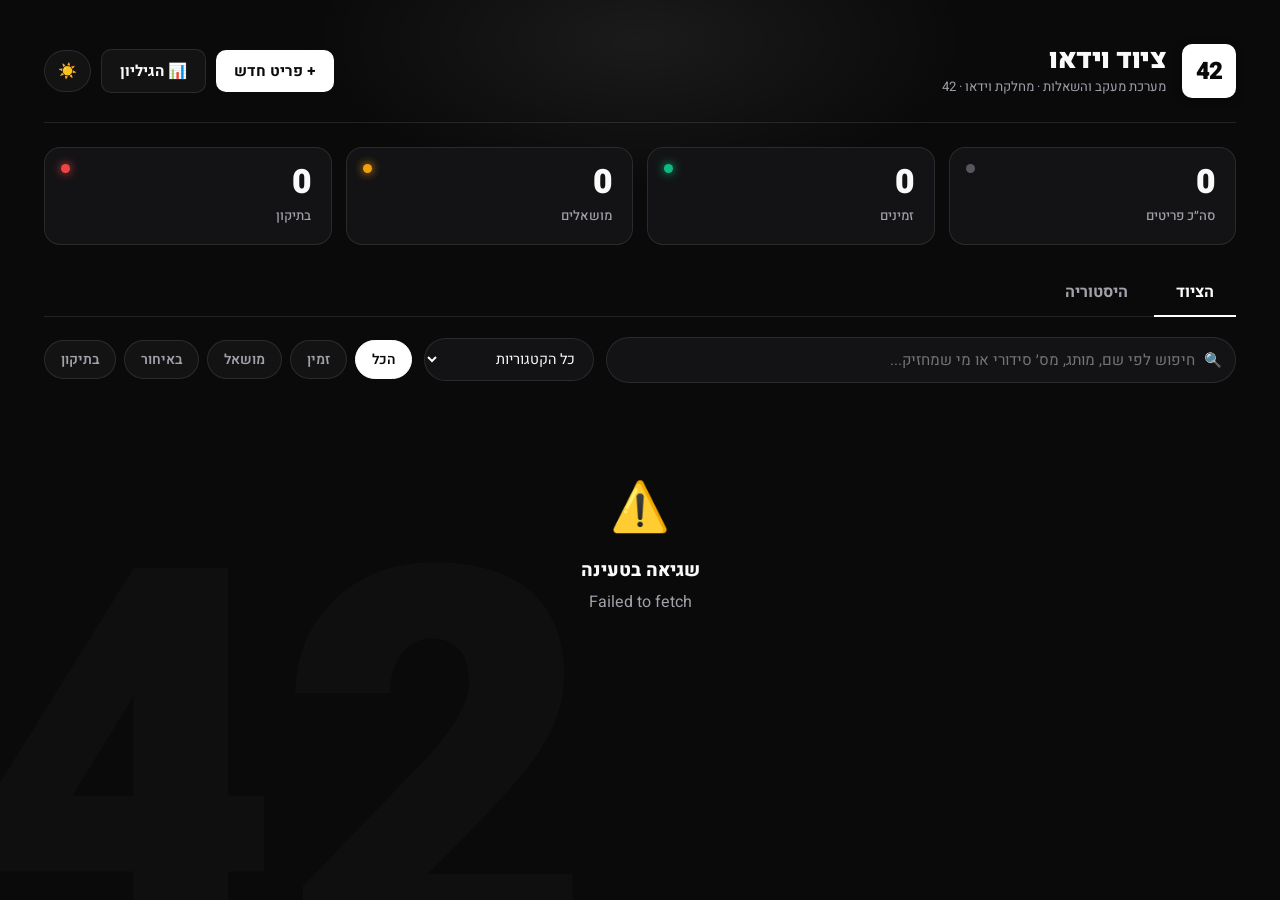
==== index.html @ 523aff1e "מערכת ציוד וידאו 42 — פרונטאנד + באקאנד Apps Script Co-Authored-By: Claude Fable 5 <noreply@anthropi" ====
<!DOCTYPE html>
<html lang="he" dir="rtl">
<head>
<meta charset="UTF-8">
<meta name="viewport" content="width=device-width, initial-scale=1.0">
<meta name="theme-color" content="#0A0A0B">
<title>ציוד וידאו · 42</title>
<link rel="stylesheet" href="styles.css">
<script src="config.js"></script>
<script src="utils.js"></script>
</head>
<body>

<!-- Loading screen -->
<div class="loading-screen" id="loadingScreen">
  <div class="loading-logo">42</div>
  <div class="loading-spinner"></div>
  <div class="loading-progress" id="loadingProgress">טוען את הציוד...</div>
</div>

<!-- Main content -->
<div id="mainContent">

  <header class="app-header">
    <div class="header-brand">
      <div class="logo-42">42</div>
      <div>
        <div class="app-title" id="appTitle"></div>
        <div class="app-subtitle" id="appSubtitle"></div>
      </div>
    </div>
    <div class="header-actions">
      <button class="btn btn-primary" onclick="openAddModal()">+ פריט חדש</button>
      <a class="btn btn-secondary" id="openSheetBtn" target="_blank" rel="noopener" style="display:none;">📊 הגיליון</a>
      <button class="theme-toggle" id="themeToggle" onclick="toggleTheme()">☀️</button>
    </div>
  </header>

  <!-- Stats -->
  <section class="stats-row" id="statsRow"></section>

  <!-- Tabs -->
  <nav class="tabs">
    <button class="tab active" id="tabEquipment" onclick="switchTab('equipment')">הציוד</button>
    <button class="tab" id="tabHistory" onclick="switchTab('history')">היסטוריה</button>
  </nav>

  <!-- ═══ Equipment view ═══ -->
  <section id="equipmentView">
    <div class="toolbar">
      <div class="search-wrap">
        <span class="search-icon">🔍</span>
        <input class="search-input" id="searchInput" type="text"
               placeholder="חיפוש לפי שם, מותג, מס׳ סידורי או מי שמחזיק..."
               oninput="state.filters.q = this.value; renderEquipment();">
      </div>
      <select class="category-select" id="categoryFilter" onchange="state.filters.category = this.value; renderEquipment();">
        <option value="">כל הקטגוריות</option>
      </select>
      <div class="chips" id="statusChips"></div>
    </div>
    <div class="equipment-grid" id="equipmentGrid"></div>
  </section>

  <!-- ═══ History view ═══ -->
  <section id="historyView" style="display:none;">
    <div class="toolbar">
      <div class="search-wrap">
        <span class="search-icon">🔍</span>
        <input class="search-input" id="historySearch" type="text"
               placeholder="חיפוש בהיסטוריה — פריט, שם או פרויקט..."
               oninput="state.filters.hq = this.value; renderHistory();">
      </div>
      <div class="chips" id="historyChips"></div>
    </div>
    <div class="table-wrap">
      <table class="history-table">
        <thead>
          <tr>
            <th>פריט</th><th>אצל מי</th><th>פרויקט</th>
            <th>נלקח</th><th>להחזרה עד</th><th>הוחזר</th>
            <th>סטטוס</th><th>הערות</th>
          </tr>
        </thead>
        <tbody id="historyBody"></tbody>
      </table>
    </div>
  </section>

</div>

<!-- ═══ Modal: add / edit equipment ═══ -->
<div class="modal-backdrop" id="eqModal">
  <div class="modal">
    <div class="modal-header">
      <div class="modal-title" id="eqModalTitle">פריט חדש</div>
      <button class="modal-close" onclick="closeModal('eqModal')">✕</button>
    </div>
    <div class="form-group">
      <label class="form-label">שם הפריט <span class="req">*</span></label>
      <input class="form-input" id="eqName" type="text" placeholder='למשל: Sony FX3'>
    </div>
    <div class="form-row">
      <div class="form-group">
        <label class="form-label">קטגוריה</label>
        <select class="form-select" id="eqCategory"></select>
      </div>
      <div class="form-group">
        <label class="form-label">מותג</label>
        <input class="form-input" id="eqBrand" type="text" placeholder="Sony / DJI / Aputure...">
      </div>
    </div>
    <div class="form-group">
      <label class="form-label">מס׳ סידורי</label>
      <input class="form-input" id="eqSerial" type="text" placeholder="אופציונלי">
    </div>
    <div class="form-group">
      <label class="form-label">הערות</label>
      <textarea class="form-textarea" id="eqNotes" rows="2" placeholder="מצב, אביזרים נלווים, כל דבר שכדאי לדעת..."></textarea>
    </div>
    <div class="modal-footer">
      <button class="btn btn-primary" id="eqSaveBtn" onclick="submitEquipment()">שמירה</button>
      <button class="btn btn-secondary" onclick="closeModal('eqModal')">ביטול</button>
      <button class="btn btn-danger" id="eqDeleteBtn" style="margin-inline-start:auto; display:none;" onclick="removeEquipment()">מחיקה</button>
    </div>
  </div>
</div>

<!-- ═══ Modal: checkout (השאלה) ═══ -->
<div class="modal-backdrop" id="checkoutModal">
  <div class="modal">
    <div class="modal-header">
      <div class="modal-title">השאלת ציוד</div>
      <button class="modal-close" onclick="closeModal('checkoutModal')">✕</button>
    </div>
    <div class="modal-eq-name" id="checkoutEqName"></div>
    <div class="form-group">
      <label class="form-label">מי לוקח? <span class="req">*</span></label>
      <input class="form-input" id="coPerson" type="text" list="personsList" placeholder="שם מלא">
      <datalist id="personsList"></datalist>
    </div>
    <div class="form-row">
      <div class="form-group">
        <label class="form-label">פרויקט / צילום</label>
        <input class="form-input" id="coProject" type="text" list="projectsList" placeholder="אופציונלי">
        <datalist id="projectsList"></datalist>
      </div>
      <div class="form-group">
        <label class="form-label">להחזרה עד</label>
        <input class="form-input" id="coDueDate" type="date">
      </div>
    </div>
    <div class="form-group">
      <label class="form-label">הערות</label>
      <input class="form-input" id="coNotes" type="text" placeholder="אופציונלי">
    </div>
    <div class="modal-footer">
      <button class="btn btn-primary" id="coSubmitBtn" onclick="submitCheckout()">אישור השאלה</button>
      <button class="btn btn-secondary" onclick="closeModal('checkoutModal')">ביטול</button>
    </div>
  </div>
</div>

<!-- ═══ Modal: check-in (החזרה) ═══ -->
<div class="modal-backdrop" id="checkinModal">
  <div class="modal">
    <div class="modal-header">
      <div class="modal-title">החזרת ציוד</div>
      <button class="modal-close" onclick="closeModal('checkinModal')">✕</button>
    </div>
    <div class="modal-eq-name" id="checkinEqName"></div>
    <div class="form-group">
      <label class="form-label">הערות החזרה (מצב הציוד וכו׳)</label>
      <input class="form-input" id="ciNotes" type="text" placeholder="אופציונלי">
    </div>
    <div class="modal-footer">
      <button class="btn btn-success" id="ciSubmitBtn" onclick="submitCheckin()">✓ אישור החזרה</button>
      <button class="btn btn-secondary" onclick="closeModal('checkinModal')">ביטול</button>
    </div>
  </div>
</div>

<script>
// ════════════════════════════════════════════════════════════
// State
// ════════════════════════════════════════════════════════════
const ST = CONFIG.STATUS;
const state = {
  equipment: [],
  history: [],
  persons: [],
  projects: [],
  filters: { q: '', status: '', category: '', hq: '', hstatus: '' },
  editingId: null,     // id בעריכה (null = פריט חדש)
  actionId: null,      // id של פריט בהשאלה/החזרה
};

// ════════════════════════════════════════════════════════════
// Helpers
// ════════════════════════════════════════════════════════════
function esc(s) {
  return String(s ?? '').replace(/[&<>"']/g, c =>
    ({ '&': '&amp;', '<': '&lt;', '>': '&gt;', '"': '&quot;', "'": '&#39;' }[c]));
}
function catEmoji(name) {
  const c = CONFIG.CATEGORIES.find(c => c.name === name);
  return c ? c.emoji : '📦';
}
function parseHebDate(s) {
  const m = /^(\d{1,2})\/(\d{1,2})\/(\d{4})$/.exec(String(s || ''));
  if (!m) return null;
  return new Date(+m[3], +m[2] - 1, +m[1]);
}
function isoToHeb(iso) {
  const m = /^(\d{4})-(\d{2})-(\d{2})$/.exec(String(iso || ''));
  return m ? `${m[3]}/${m[2]}/${m[1]}` : '';
}
function isOverdue(eq) {
  if (eq.status !== ST.OUT || !eq.dueDate) return false;
  const due = parseHebDate(eq.dueDate);
  if (!due) return false;
  const today = new Date(); today.setHours(0, 0, 0, 0);
  return due < today;
}
function setBtnLoading(btn, loading, textWhenDone) {
  if (loading) { btn.dataset.txt = btn.textContent; btn.disabled = true; btn.textContent = 'רגע...'; }
  else { btn.disabled = false; btn.textContent = textWhenDone || btn.dataset.txt || btn.textContent; }
}

// ════════════════════════════════════════════════════════════
// Init
// ════════════════════════════════════════════════════════════
initTheme();
document.getElementById('appTitle').textContent    = CONFIG.APP_NAME;
document.getElementById('appSubtitle').textContent = CONFIG.APP_SUBTITLE;
if (CONFIG.SHEETS_URL && !CONFIG.SHEETS_URL.includes('PASTE_')) {
  const b = document.getElementById('openSheetBtn');
  b.href = CONFIG.SHEETS_URL; b.style.display = '';
}
// select הקטגוריות (סינון + טופס)
(function initCategories() {
  const filter = document.getElementById('categoryFilter');
  const formSel = document.getElementById('eqCategory');
  CONFIG.CATEGORIES.forEach(c => {
    filter.insertAdjacentHTML('beforeend', `<option value="${esc(c.name)}">${c.emoji} ${esc(c.name)}</option>`);
    formSel.insertAdjacentHTML('beforeend', `<option value="${esc(c.name)}">${c.emoji} ${esc(c.name)}</option>`);
  });
})();

warmupServer();

(async function init() {
  try {
    await refresh(false);
  } catch (e) {
    const grid = document.getElementById('equipmentGrid');
    const isConfig = String(e.message).includes('SCRIPT_URL');
    grid.innerHTML = `
      <div class="empty-state">
        <div class="empty-emoji">${isConfig ? '🔌' : '⚠️'}</div>
        <div class="empty-title">${isConfig ? 'המערכת עוד לא מחוברת לגיליון' : 'שגיאה בטעינה'}</div>
        <p>${isConfig
            ? 'צריך להדביק את כתובת ה-Apps Script בקובץ config.js — ההוראות המלאות ב-README.md'
            : esc(e.message)}</p>
      </div>`;
    renderStats();
    renderStatusChips();
    renderHistoryChips();
  } finally {
    hideLoadingScreen();
  }
})();

async function refresh(silent = true) {
  const res = await apiCall('getDashboard');
  if (!res.success) throw new Error(res.message || 'שגיאה בשרת');
  state.equipment = res.equipment || [];
  state.history   = res.history || [];
  state.persons   = res.persons || [];
  state.projects  = res.projects || [];
  renderAll();
  if (!silent) updateLoadingProgress('מוכן!');
}

function renderAll() {
  renderStats();
  renderStatusChips();
  renderEquipment();
  renderHistoryChips();
  renderHistory();
  renderDatalists();
}

// ════════════════════════════════════════════════════════════
// Tabs
// ════════════════════════════════════════════════════════════
function switchTab(tab) {
  const isEq = tab === 'equipment';
  document.getElementById('tabEquipment').classList.toggle('active', isEq);
  document.getElementById('tabHistory').classList.toggle('active', !isEq);
  document.getElementById('equipmentView').style.display = isEq ? '' : 'none';
  document.getElementById('historyView').style.display   = isEq ? 'none' : '';
}

// ════════════════════════════════════════════════════════════
// Stats
// ════════════════════════════════════════════════════════════
function renderStats() {
  const eq = state.equipment;
  const out     = eq.filter(e => e.status === ST.OUT);
  const overdue = eq.filter(isOverdue).length;
  const stats = [
    { key: '',           label: 'סה״כ פריטים', value: eq.length, dot: 'dot-neutral' },
    { key: ST.AVAILABLE, label: 'זמינים',       value: eq.filter(e => e.status === ST.AVAILABLE).length, dot: 'dot-success' },
    { key: ST.OUT,       label: overdue ? `מושאלים · ${overdue} באיחור` : 'מושאלים', value: out.length, dot: 'dot-warning' },
    { key: ST.REPAIR,    label: 'בתיקון',       value: eq.filter(e => e.status === ST.REPAIR).length, dot: 'dot-danger' },
  ];
  document.getElementById('statsRow').innerHTML = stats.map(s => `
    <div class="stat-card ${state.filters.status === s.key && s.key !== '' ? 'active' : ''}"
         onclick="setStatusFilter('${s.key}')">
      <span class="stat-dot ${s.dot}"></span>
      <div class="stat-value">${s.value}</div>
      <div class="stat-label">${s.label}</div>
    </div>`).join('');
}

// ════════════════════════════════════════════════════════════
// Equipment
// ════════════════════════════════════════════════════════════
const STATUS_CHIPS = [
  { key: '',           label: 'הכל' },
  { key: ST.AVAILABLE, label: 'זמין' },
  { key: ST.OUT,       label: 'מושאל' },
  { key: 'overdue',    label: 'באיחור' },
  { key: ST.REPAIR,    label: 'בתיקון' },
];

function renderStatusChips() {
  document.getElementById('statusChips').innerHTML = STATUS_CHIPS.map(c => `
    <button class="chip ${state.filters.status === c.key ? 'active' : ''}"
            onclick="setStatusFilter('${c.key}')">${c.label}</button>`).join('');
}

function setStatusFilter(key) {
  state.filters.status = (state.filters.status === key) ? '' : key;
  renderStatusChips();
  renderStats();
  renderEquipment();
  switchTab('equipment');
}

function filteredEquipment() {
  const { q, status, category } = state.filters;
  const needle = q.trim().toLowerCase();
  return state.equipment.filter(eq => {
    if (status === 'overdue') { if (!isOverdue(eq)) return false; }
    else if (status && eq.status !== status) return false;
    if (category && eq.category !== category) return false;
    if (needle) {
      const hay = [eq.name, eq.brand, eq.serial, eq.holder, eq.project, eq.category]
        .map(x => String(x || '').toLowerCase()).join(' ');
      if (!hay.includes(needle)) return false;
    }
    return true;
  });
}

function statusPriority(eq) {
  if (isOverdue(eq)) return 0;
  if (eq.status === ST.OUT) return 1;
  if (eq.status === ST.REPAIR) return 2;
  return 3;
}

function renderEquipment() {
  const grid = document.getElementById('equipmentGrid');
  const list = filteredEquipment().sort((a, b) =>
    statusPriority(a) - statusPriority(b) || a.name.localeCompare(b.name, 'he'));

  if (!state.equipment.length) {
    grid.innerHTML = `
      <div class="empty-state">
        <div class="empty-emoji">🎬</div>
        <div class="empty-title">עוד אין ציוד במערכת</div>
        <p>מוסיפים פריט ראשון ומתחילים לעקוב.</p>
        <button class="btn btn-primary" style="margin-top:16px;" onclick="openAddModal()">+ פריט חדש</button>
      </div>`;
    return;
  }
  if (!list.length) {
    grid.innerHTML = `
      <div class="empty-state">
        <div class="empty-emoji">🤷</div>
        <div class="empty-title">לא נמצא כלום</div>
        <p>נסו חיפוש אחר או נקו את הסינון.</p>
      </div>`;
    return;
  }

  grid.innerHTML = list.map((eq, i) => {
    const overdue = isOverdue(eq);
    let badge, box = '', actions;

    if (eq.status === ST.OUT) {
      badge = overdue
        ? `<span class="badge badge-overdue">באיחור</span>`
        : `<span class="badge badge-out">מושאל</span>`;
      box = `
        <div class="holder-box ${overdue ? 'overdue' : ''}">
          <span class="holder-name">אצל ${esc(eq.holder)}</span>
          <div class="holder-detail">
            מאז ${esc(eq.holderSince)}${eq.holderTime ? ' · ' + esc(eq.holderTime) : ''}
            ${eq.dueDate ? ' · להחזרה עד ' + esc(eq.dueDate) : ''}
            ${eq.project ? ' · ' + esc(eq.project) : ''}
          </div>
        </div>`;
      actions = `
        <button class="btn btn-success" onclick="openCheckinModal('${eq.id}')">↩ החזרה</button>
        <button class="btn-icon" title="עריכה" onclick="openEditModal('${eq.id}')">✏️</button>`;
    } else if (eq.status === ST.REPAIR) {
      badge = `<span class="badge badge-repair">בתיקון</span>`;
      box = `<div class="repair-box">🔧 הפריט בתיקון ולא זמין להשאלה</div>`;
      actions = `
        <button class="btn btn-secondary" onclick="finishRepair('${eq.id}')">✓ סיום תיקון</button>
        <button class="btn-icon" title="עריכה" onclick="openEditModal('${eq.id}')">✏️</button>`;
    } else {
      badge = `<span class="badge badge-available">זמין</span>`;
      actions = `
        <button class="btn btn-primary" onclick="openCheckoutModal('${eq.id}')">← השאלה</button>
        <button class="btn-icon" title="שליחה לתיקון" onclick="sendToRepair('${eq.id}')">🔧</button>
        <button class="btn-icon" title="עריכה" onclick="openEditModal('${eq.id}')">✏️</button>`;
    }

    const meta = [eq.brand, eq.serial ? 'S/N ' + eq.serial : ''].filter(Boolean)
      .map(esc).join(' · ');

    return `
      <div class="eq-card" style="animation-delay:${Math.min(i * 30, 300)}ms">
        <div class="eq-card-top">
          <span class="eq-category">${catEmoji(eq.category)} ${esc(eq.category)}</span>
          ${badge}
        </div>
        <div>
          <div class="eq-name">${esc(eq.name)}</div>
          ${meta ? `<div class="eq-meta">${meta}</div>` : ''}
        </div>
        ${box}
        ${eq.notes ? `<div class="eq-notes">${esc(eq.notes)}</div>` : ''}
        <div class="eq-actions">${actions}</div>
        <button class="eq-history-link" onclick="showItemHistory('${eq.id}')">היסטוריית הפריט ←</button>
      </div>`;
  }).join('');
}

// ════════════════════════════════════════════════════════════
// History
// ════════════════════════════════════════════════════════════
const HISTORY_CHIPS = [
  { key: '',       label: 'הכל' },
  { key: 'פתוח',   label: 'השאלות פתוחות' },
  { key: 'הוחזר',  label: 'הוחזרו' },
];

function renderHistoryChips() {
  document.getElementById('historyChips').innerHTML = HISTORY_CHIPS.map(c => `
    <button class="chip ${state.filters.hstatus === c.key ? 'active' : ''}"
            onclick="state.filters.hstatus = (state.filters.hstatus === '${c.key}') ? '' : '${c.key}'; renderHistoryChips(); renderHistory();">
      ${c.label}</button>`).join('');
}

function renderHistory() {
  const tbody = document.getElementById('historyBody');
  const needle = state.filters.hq.trim().toLowerCase();
  const rows = state.history.filter(h => {
    if (state.filters.hstatus && h.status !== state.filters.hstatus) return false;
    if (needle) {
      const hay = [h.equipmentName, h.person, h.project, h.notes]
        .map(x => String(x || '').toLowerCase()).join(' ');
      if (!hay.includes(needle)) return false;
    }
    return true;
  });

  if (!rows.length) {
    tbody.innerHTML = `<tr><td colspan="8" style="text-align:center; padding:40px; color:var(--text-muted);">
      אין רשומות להצגה</td></tr>`;
    return;
  }

  tbody.innerHTML = rows.map(h => {
    const open = h.status === 'פתוח';
    return `
      <tr>
        <td style="font-weight:700;">${esc(h.equipmentName)}</td>
        <td>${esc(h.person)}</td>
        <td>${esc(h.project) || '<span style="color:var(--text-muted)">—</span>'}</td>
        <td style="white-space:nowrap;">${esc(h.checkoutDate)}${h.checkoutTime ? ' · ' + esc(h.checkoutTime) : ''}</td>
        <td style="white-space:nowrap;">${esc(h.dueDate) || '<span style="color:var(--text-muted)">—</span>'}</td>
        <td style="white-space:nowrap;">${h.returnDate ? esc(h.returnDate) + (h.returnTime ? ' · ' + esc(h.returnTime) : '') : '<span style="color:var(--text-muted)">—</span>'}</td>
        <td><span class="badge ${open ? 'badge-open' : 'badge-returned'}">${esc(h.status)}</span></td>
        <td style="max-width:220px; font-size:0.82rem; color:var(--text-secondary);">${esc(h.notes) || ''}</td>
      </tr>`;
  }).join('');
}

function showItemHistory(id) {
  const eq = state.equipment.find(e => e.id === id);
  const name = eq ? eq.name : '';
  state.filters.hq = name;
  document.getElementById('historySearch').value = name;
  renderHistory();
  switchTab('history');
}

function renderDatalists() {
  document.getElementById('personsList').innerHTML =
    state.persons.map(p => `<option value="${esc(p)}">`).join('');
  document.getElementById('projectsList').innerHTML =
    state.projects.map(p => `<option value="${esc(p)}">`).join('');
}

// ════════════════════════════════════════════════════════════
// Modals — generic
// ════════════════════════════════════════════════════════════
function openModal(id)  { document.getElementById(id).classList.add('open'); }
function closeModal(id) { document.getElementById(id).classList.remove('open'); }
document.querySelectorAll('.modal-backdrop').forEach(bd => {
  bd.addEventListener('click', e => { if (e.target === bd) bd.classList.remove('open'); });
});
document.addEventListener('keydown', e => {
  if (e.key === 'Escape') document.querySelectorAll('.modal-backdrop.open')
    .forEach(m => m.classList.remove('open'));
});

// ════════════════════════════════════════════════════════════
// Add / Edit equipment
// ════════════════════════════════════════════════════════════
function openAddModal() {
  state.editingId = null;
  document.getElementById('eqModalTitle').textContent = 'פריט חדש';
  document.getElementById('eqName').value = '';
  document.getElementById('eqCategory').value = CONFIG.CATEGORIES[0].name;
  document.getElementById('eqBrand').value = '';
  document.getElementById('eqSerial').value = '';
  document.getElementById('eqNotes').value = '';
  document.getElementById('eqDeleteBtn').style.display = 'none';
  openModal('eqModal');
  setTimeout(() => document.getElementById('eqName').focus(), 50);
}

function openEditModal(id) {
  const eq = state.equipment.find(e => e.id === id);
  if (!eq) return;
  state.editingId = id;
  document.getElementById('eqModalTitle').textContent = 'עריכת פריט';
  document.getElementById('eqName').value = eq.name;
  document.getElementById('eqCategory').value = eq.category || CONFIG.CATEGORIES[0].name;
  document.getElementById('eqBrand').value = eq.brand;
  document.getElementById('eqSerial').value = eq.serial;
  document.getElementById('eqNotes').value = eq.notes;
  document.getElementById('eqDeleteBtn').style.display = '';
  openModal('eqModal');
}

async function submitEquipment() {
  const name = document.getElementById('eqName').value.trim();
  if (!name) { showToast('חסר שם פריט', 'warning'); return; }
  const params = {
    name,
    category: document.getElementById('eqCategory').value,
    brand:    document.getElementById('eqBrand').value.trim(),
    serial:   document.getElementById('eqSerial').value.trim(),
    notes:    document.getElementById('eqNotes').value.trim(),
  };
  const btn = document.getElementById('eqSaveBtn');
  setBtnLoading(btn, true);
  try {
    const res = state.editingId
      ? await apiCall('updateEquipment', { id: state.editingId, ...params })
      : await apiCall('addEquipment', params);
    if (!res.success) throw new Error(res.message);
    closeModal('eqModal');
    showToast(res.message || 'נשמר!', 'success');
    await refresh();
  } catch (e) {
    showToast(e.message, 'error');
  } finally {
    setBtnLoading(btn, false, 'שמירה');
  }
}

async function removeEquipment() {
  const eq = state.equipment.find(e => e.id === state.editingId);
  if (!eq) return;
  if (!confirm(`למחוק את "${eq.name}" מהמערכת?\n(ההיסטוריה שלו נשמרת בגיליון)`)) return;
  const btn = document.getElementById('eqDeleteBtn');
  setBtnLoading(btn, true);
  try {
    const res = await apiCall('deleteEquipment', { id: state.editingId });
    if (!res.success) throw new Error(res.message);
    closeModal('eqModal');
    showToast(res.message, 'success');
    await refresh();
  } catch (e) {
    showToast(e.message, 'error');
  } finally {
    setBtnLoading(btn, false, 'מחיקה');
  }
}

// ════════════════════════════════════════════════════════════
// Checkout / Check-in
// ════════════════════════════════════════════════════════════
function openCheckoutModal(id) {
  const eq = state.equipment.find(e => e.id === id);
  if (!eq) return;
  state.actionId = id;
  document.getElementById('checkoutEqName').innerHTML =
    `${catEmoji(eq.category)} ${esc(eq.name)}`;
  document.getElementById('coPerson').value = '';
  document.getElementById('coProject').value = '';
  document.getElementById('coDueDate').value = '';
  document.getElementById('coNotes').value = '';
  openModal('checkoutModal');
  setTimeout(() => document.getElementById('coPerson').focus(), 50);
}

async function submitCheckout() {
  const person = document.getElementById('coPerson').value.trim();
  if (!person) { showToast('מי לוקח את הציוד? חסר שם', 'warning'); return; }
  const btn = document.getElementById('coSubmitBtn');
  setBtnLoading(btn, true);
  try {
    const res = await apiCall('checkoutEquipment', {
      equipmentId: state.actionId,
      person,
      project: document.getElementById('coProject').value.trim(),
      dueDate: isoToHeb(document.getElementById('coDueDate').value),
      notes:   document.getElementById('coNotes').value.trim(),
    });
    if (!res.success) throw new Error(res.message);
    closeModal('checkoutModal');
    showToast(res.message, 'success');
    await refresh();
  } catch (e) {
    showToast(e.message, 'error');
  } finally {
    setBtnLoading(btn, false, 'אישור השאלה');
  }
}

function openCheckinModal(id) {
  const eq = state.equipment.find(e => e.id === id);
  if (!eq) return;
  state.actionId = id;
  document.getElementById('checkinEqName').innerHTML =
    `${catEmoji(eq.category)} ${esc(eq.name)} <span style="font-weight:400; color:var(--text-secondary);">· אצל ${esc(eq.holder)}</span>`;
  document.getElementById('ciNotes').value = '';
  openModal('checkinModal');
}

async function submitCheckin() {
  const btn = document.getElementById('ciSubmitBtn');
  setBtnLoading(btn, true);
  try {
    const res = await apiCall('checkinEquipment', {
      equipmentId: state.actionId,
      notes: document.getElementById('ciNotes').value.trim(),
    });
    if (!res.success) throw new Error(res.message);
    closeModal('checkinModal');
    showToast(res.message, 'success');
    await refresh();
  } catch (e) {
    showToast(e.message, 'error');
  } finally {
    setBtnLoading(btn, false, '✓ אישור החזרה');
  }
}

// ════════════════════════════════════════════════════════════
// Repair status
// ════════════════════════════════════════════════════════════
async function sendToRepair(id) {
  const eq = state.equipment.find(e => e.id === id);
  if (!eq || !confirm(`לסמן את "${eq.name}" כנמצא בתיקון?`)) return;
  try {
    const res = await apiCall('setEquipmentStatus', { id, status: ST.REPAIR });
    if (!res.success) throw new Error(res.message);
    showToast(res.message, 'success');
    await refresh();
  } catch (e) { showToast(e.message, 'error'); }
}

async function finishRepair(id) {
  const eq = state.equipment.find(e => e.id === id);
  if (!eq || !confirm(`"${eq.name}" חזר מתיקון וזמין שוב?`)) return;
  try {
    const res = await apiCall('setEquipmentStatus', { id, status: ST.AVAILABLE });
    if (!res.success) throw new Error(res.message);
    showToast(res.message, 'success');
    await refresh();
  } catch (e) { showToast(e.message, 'error'); }
}
</script>

</body>
</html>
---- styles.css ----
/* ============================================================
   ציוד וידאו · 42 — Design System
   מיתוג 42: מונוכרום, מינימליסטי, טיפוגרפיה כבדה, הרבה אוויר.
   Dark (ברירת מחדל) + Light | RTL עברית
   ============================================================ */

@import url('https://fonts.googleapis.com/css2?family=Heebo:wght@300;400;500;600;700;800;900&display=swap');

/* ── Tokens — Dark (default) ────────────────────────────── */
:root {
  --bg-base:       #0A0A0B;
  --bg-surface:    #131315;
  --bg-elevated:   #1B1B1F;

  /* מיתוג 42 — מונוכרום. accent = לבן על כהה, שחור על בהיר */
  --accent:          #FFFFFF;
  --accent-bright:   #FFFFFF;
  --accent-dim:      #D4D4D8;
  --accent-contrast: #0A0A0B;
  --accent-glow:     rgba(255, 255, 255, 0.07);
  --accent-glow-lg:  rgba(255, 255, 255, 0.16);

  --glass-bg:      rgba(255, 255, 255, 0.04);
  --glass-border:  rgba(255, 255, 255, 0.10);
  --glass-hover:   rgba(255, 255, 255, 0.08);

  --text-primary:   #FAFAFA;
  --text-secondary: #A1A1AA;
  --text-muted:     #56565E;

  --success:    #10B981;  --success-bg: rgba(16, 185, 129, 0.14);
  --danger:     #EF4444;  --danger-bg:  rgba(239, 68, 68, 0.14);
  --warning:    #F59E0B;  --warning-bg: rgba(245, 158, 11, 0.14);
  --info:       #3B82F6;  --info-bg:    rgba(59, 130, 246, 0.14);

  --radius-xl:   22px;
  --radius-lg:   16px;
  --radius-md:   10px;
  --radius-sm:   6px;
  --radius-pill: 999px;

  --shadow-sm:  0 2px 8px rgba(0,0,0,0.35);
  --shadow-md:  0 4px 20px rgba(0,0,0,0.45);
  --shadow-lg:  0 8px 40px rgba(0,0,0,0.55);

  --ease-spring: cubic-bezier(0.34, 1.56, 0.64, 1);
  --ease-smooth: cubic-bezier(0.4, 0, 0.2, 1);
  --t-fast:   all 0.15s var(--ease-smooth);
  --t-med:    all 0.22s var(--ease-smooth);
  --t-spring: all 0.3s var(--ease-spring);
}

/* ── Tokens — Light ─────────────────────────────────────── */
[data-theme="light"] {
  --bg-base:       #FAFAF8;
  --bg-surface:    #FFFFFF;
  --bg-elevated:   #F1F1EE;

  --accent:          #0A0A0B;
  --accent-bright:   #000000;
  --accent-dim:      #3F3F46;
  --accent-contrast: #FFFFFF;
  --accent-glow:     rgba(10, 10, 11, 0.06);
  --accent-glow-lg:  rgba(10, 10, 11, 0.16);

  --glass-bg:      rgba(0,0,0,0.03);
  --glass-border:  rgba(0,0,0,0.10);
  --glass-hover:   rgba(0,0,0,0.06);

  --text-primary:   #101012;
  --text-secondary: #6B6B72;
  --text-muted:     #A6A6AD;

  --shadow-sm: 0 2px 8px rgba(0,0,0,0.06);
  --shadow-md: 0 4px 20px rgba(0,0,0,0.09);
  --shadow-lg: 0 8px 40px rgba(0,0,0,0.13);
}

/* ── Base ───────────────────────────────────────────────── */
*, *::before, *::after { box-sizing: border-box; margin: 0; padding: 0; }
html { direction: rtl; }
body {
  font-family: 'Heebo', 'Segoe UI', sans-serif;
  background: var(--bg-base);
  color: var(--text-primary);
  min-height: 100vh;
  -webkit-font-smoothing: antialiased;
  transition: background 0.3s var(--ease-smooth), color 0.3s var(--ease-smooth);
}
body::before {
  content: ''; position: fixed; top: -120px; left: 50%; transform: translateX(-50%);
  width: 700px; height: 320px;
  background: radial-gradient(ellipse, var(--accent-glow) 0%, transparent 70%);
  pointer-events: none; z-index: 0;
}
/* ווטרמארק "42" ענק ברקע — נגיעה מיתוגית עדינה */
body::after {
  content: '42';
  position: fixed; bottom: -0.28em; left: -0.06em;
  font-size: clamp(280px, 42vw, 620px);
  font-weight: 900; line-height: 1;
  color: var(--text-primary);
  opacity: 0.025;
  pointer-events: none; z-index: 0;
  user-select: none;
}
a { color: var(--accent); text-decoration: none; }
a:hover { color: var(--accent-bright); }
button { cursor: pointer; font-family: inherit; border: none; outline: none; }

/* ── Loading screen ─────────────────────────────────────── */
.loading-screen {
  position: fixed; inset: 0; z-index: 9999;
  display: flex; flex-direction: column; align-items: center; justify-content: center;
  background: var(--bg-base);
  transition: opacity 0.4s var(--ease-smooth), visibility 0.4s var(--ease-smooth);
}
.loading-screen.hidden { opacity: 0; visibility: hidden; }
.loading-logo {
  font-size: 4rem; font-weight: 900; letter-spacing: -0.04em;
  animation: pulse42 1.4s ease-in-out infinite;
}
@keyframes pulse42 { 0%, 100% { opacity: 1; } 50% { opacity: 0.35; } }
.loading-spinner {
  width: 40px; height: 40px; margin-top: 20px;
  border: 3px solid var(--glass-border);
  border-top-color: var(--accent);
  border-radius: 50%;
  animation: spin 0.8s linear infinite;
}
@keyframes spin { to { transform: rotate(360deg); } }
.loading-progress { margin-top: 16px; color: var(--text-secondary); font-size: 0.9rem; }

#mainContent {
  opacity: 0; transition: opacity 0.4s var(--ease-smooth);
  max-width: 1240px; margin: 0 auto; padding: 24px;
  position: relative; z-index: 1;
}
#mainContent.visible { opacity: 1; }

/* ── Header ─────────────────────────────────────────────── */
.app-header {
  display: flex; align-items: center; justify-content: space-between;
  gap: 16px; flex-wrap: wrap;
  padding: 20px 0 24px;
  border-bottom: 1px solid var(--glass-border);
  margin-bottom: 24px;
}
.header-brand { display: flex; align-items: center; gap: 16px; }
.logo-42 {
  width: 54px; height: 54px; flex-shrink: 0;
  display: flex; align-items: center; justify-content: center;
  background: var(--accent); color: var(--accent-contrast);
  border-radius: var(--radius-md);
  font-size: 1.5rem; font-weight: 900; letter-spacing: -0.05em;
  box-shadow: var(--shadow-sm);
}
.app-title {
  font-size: 1.7rem; font-weight: 900; letter-spacing: -0.02em;
  color: var(--text-primary); line-height: 1.1;
}
.app-subtitle {
  font-size: 0.82rem; color: var(--text-secondary); margin-top: 3px;
}
.header-actions { display: flex; align-items: center; gap: 10px; flex-wrap: wrap; }
.theme-toggle {
  background: var(--glass-bg); border: 1px solid var(--glass-border);
  border-radius: var(--radius-pill); padding: 9px 13px;
  color: var(--text-primary); transition: var(--t-fast); font-size: 0.95rem;
}
.theme-toggle:hover { background: var(--glass-hover); }

/* ── Stats row ──────────────────────────────────────────── */
.stats-row {
  display: grid; grid-template-columns: repeat(auto-fit, minmax(150px, 1fr));
  gap: 14px; margin-bottom: 24px;
}
.stat-card {
  background: var(--bg-surface);
  border: 1px solid var(--glass-border);
  border-radius: var(--radius-lg);
  padding: 18px 20px;
  cursor: pointer;
  transition: var(--t-med);
  position: relative; overflow: hidden;
}
.stat-card:hover { transform: translateY(-3px); box-shadow: var(--shadow-md); border-color: var(--text-muted); }
.stat-card.active { border-color: var(--accent); box-shadow: 0 0 0 1px var(--accent); }
.stat-value {
  font-size: 2.1rem; font-weight: 900; letter-spacing: -0.03em; line-height: 1;
}
.stat-label { font-size: 0.82rem; color: var(--text-secondary); margin-top: 6px; font-weight: 500; }
.stat-card .stat-dot {
  position: absolute; top: 16px; left: 16px;
  width: 9px; height: 9px; border-radius: 50%;
}
.dot-success { background: var(--success); box-shadow: 0 0 10px var(--success); }
.dot-warning { background: var(--warning); box-shadow: 0 0 10px var(--warning); }
.dot-danger  { background: var(--danger);  box-shadow: 0 0 10px var(--danger);  }
.dot-neutral { background: var(--text-muted); }

/* ── Toolbar: search + filters ──────────────────────────── */
.toolbar {
  display: flex; gap: 12px; flex-wrap: wrap; align-items: center;
  margin-bottom: 20px;
}
.search-wrap { position: relative; flex: 1; min-width: 220px; }
.search-wrap .search-icon {
  position: absolute; right: 14px; top: 50%; transform: translateY(-50%);
  color: var(--text-muted); pointer-events: none; font-size: 0.9rem;
}
.search-input {
  width: 100%; padding: 11px 40px 11px 14px;
  background: var(--bg-surface);
  border: 1.5px solid var(--glass-border);
  border-radius: var(--radius-pill);
  color: var(--text-primary);
  font-family: inherit; font-size: 0.95rem;
  transition: var(--t-fast);
}
.search-input:focus { outline: none; border-color: var(--accent); box-shadow: 0 0 0 3px var(--accent-glow); }
.chips { display: flex; gap: 8px; flex-wrap: wrap; }
.chip {
  padding: 8px 16px; border-radius: var(--radius-pill);
  background: var(--glass-bg); border: 1.5px solid var(--glass-border);
  color: var(--text-secondary); font-size: 0.87rem; font-weight: 600;
  transition: var(--t-fast);
}
.chip:hover { background: var(--glass-hover); color: var(--text-primary); }
.chip.active {
  background: var(--accent); color: var(--accent-contrast); border-color: var(--accent);
}
.category-select {
  padding: 9px 14px;
  background: var(--bg-surface);
  border: 1.5px solid var(--glass-border);
  border-radius: var(--radius-pill);
  color: var(--text-primary);
  font-family: inherit; font-size: 0.9rem; cursor: pointer;
}

/* ── Tabs ───────────────────────────────────────────────── */
.tabs { display: flex; gap: 4px; margin-bottom: 20px; border-bottom: 1px solid var(--glass-border); }
.tab {
  padding: 11px 22px; background: transparent;
  color: var(--text-secondary); font-size: 1rem; font-weight: 700;
  border-bottom: 2.5px solid transparent; margin-bottom: -1px;
  transition: var(--t-fast);
}
.tab:hover { color: var(--text-primary); }
.tab.active { color: var(--text-primary); border-bottom-color: var(--accent); }

/* ── Equipment grid ─────────────────────────────────────── */
.equipment-grid {
  display: grid; grid-template-columns: repeat(auto-fill, minmax(290px, 1fr));
  gap: 16px;
}
.eq-card {
  background: var(--bg-surface);
  border: 1px solid var(--glass-border);
  border-radius: var(--radius-lg);
  padding: 18px;
  display: flex; flex-direction: column; gap: 12px;
  transition: var(--t-med);
  animation: cardIn 0.3s var(--ease-smooth) both;
}
@keyframes cardIn { from { opacity: 0; transform: translateY(8px); } to { opacity: 1; transform: translateY(0); } }
.eq-card:hover { transform: translateY(-3px); box-shadow: var(--shadow-md); border-color: var(--text-muted); }
.eq-card-top { display: flex; align-items: center; justify-content: space-between; gap: 8px; }
.eq-category {
  display: inline-flex; align-items: center; gap: 6px;
  font-size: 0.78rem; font-weight: 600; color: var(--text-secondary);
  background: var(--glass-bg); border: 1px solid var(--glass-border);
  padding: 4px 11px; border-radius: var(--radius-pill);
}
.eq-name { font-size: 1.12rem; font-weight: 800; letter-spacing: -0.01em; line-height: 1.3; }
.eq-meta { font-size: 0.82rem; color: var(--text-muted); display: flex; gap: 10px; flex-wrap: wrap; }
.eq-notes {
  font-size: 0.82rem; color: var(--text-secondary);
  background: var(--glass-bg); border-radius: var(--radius-sm); padding: 7px 10px;
}

/* Status badges */
.badge {
  display: inline-flex; align-items: center; gap: 6px;
  padding: 4px 12px; border-radius: var(--radius-pill);
  font-size: 0.78rem; font-weight: 700; white-space: nowrap;
}
.badge::before { content: ''; width: 7px; height: 7px; border-radius: 50%; background: currentColor; }
.badge-available { background: var(--success-bg); color: var(--success); }
.badge-out       { background: var(--warning-bg); color: var(--warning); }
.badge-repair    { background: var(--danger-bg);  color: var(--danger); }
.badge-overdue   { background: var(--danger-bg);  color: var(--danger); }
.badge-returned  { background: var(--success-bg); color: var(--success); }
.badge-open      { background: var(--warning-bg); color: var(--warning); }

/* Holder box — אצל מי הפריט */
.holder-box {
  background: var(--warning-bg);
  border: 1px solid rgba(245, 158, 11, 0.25);
  border-radius: var(--radius-md);
  padding: 10px 12px;
  font-size: 0.86rem; line-height: 1.6;
}
.holder-box.overdue {
  background: var(--danger-bg);
  border-color: rgba(239, 68, 68, 0.3);
}
.holder-name { font-weight: 800; }
.holder-detail { color: var(--text-secondary); font-size: 0.8rem; }
.repair-box {
  background: var(--danger-bg);
  border: 1px solid rgba(239, 68, 68, 0.25);
  border-radius: var(--radius-md);
  padding: 10px 12px; font-size: 0.86rem; font-weight: 600;
  color: var(--danger);
}

/* Card actions */
.eq-actions { display: flex; gap: 8px; margin-top: auto; align-items: center; }
.eq-actions .btn { flex: 1; }
.btn-icon {
  flex: 0 0 auto !important;
  width: 40px; height: 40px; padding: 0;
  display: inline-flex; align-items: center; justify-content: center;
  background: var(--glass-bg); border: 1.5px solid var(--glass-border);
  border-radius: var(--radius-md); font-size: 0.95rem;
  color: var(--text-primary);
  transition: var(--t-fast);
}
.btn-icon:hover { background: var(--glass-hover); }
.eq-history-link {
  background: none; color: var(--text-muted); font-size: 0.78rem;
  text-decoration: underline; text-underline-offset: 3px;
  align-self: flex-start;
}
.eq-history-link:hover { color: var(--text-primary); }

/* ── Cards & containers ─────────────────────────────────── */
.card {
  background: var(--bg-surface);
  border: 1px solid var(--glass-border);
  border-radius: var(--radius-lg);
  padding: 20px;
  box-shadow: var(--shadow-sm);
}
.empty-state {
  text-align: center; padding: 70px 20px; color: var(--text-secondary);
  grid-column: 1 / -1;
}
.empty-state .empty-emoji { font-size: 3rem; margin-bottom: 14px; }
.empty-state .empty-title { font-size: 1.15rem; font-weight: 800; color: var(--text-primary); margin-bottom: 6px; }

/* ── History table ──────────────────────────────────────── */
.table-wrap { overflow-x: auto; border-radius: var(--radius-lg); border: 1px solid var(--glass-border); background: var(--bg-surface); }
.history-table { width: 100%; border-collapse: collapse; font-size: 0.88rem; min-width: 720px; }
.history-table th {
  text-align: right; padding: 13px 16px;
  font-size: 0.76rem; font-weight: 700; color: var(--text-muted);
  text-transform: uppercase; letter-spacing: 0.04em;
  border-bottom: 1px solid var(--glass-border);
  background: var(--glass-bg);
  white-space: nowrap;
}
.history-table td {
  padding: 12px 16px; border-bottom: 1px solid var(--glass-border);
  vertical-align: middle;
}
.history-table tr:last-child td { border-bottom: none; }
.history-table tbody tr { transition: var(--t-fast); }
.history-table tbody tr:hover { background: var(--glass-bg); }

/* ── Form elements ──────────────────────────────────────── */
.form-group { margin-bottom: 16px; }
.form-label {
  display: block; margin-bottom: 6px;
  font-size: 0.85rem; font-weight: 600; color: var(--text-secondary);
}
.form-label .req { color: var(--danger); }
.form-input, .form-select, .form-textarea {
  width: 100%; padding: 10px 14px;
  background: var(--bg-elevated);
  border: 1.5px solid var(--glass-border);
  border-radius: var(--radius-md);
  color: var(--text-primary);
  font-family: inherit; font-size: 0.95rem;
  transition: var(--t-fast);
}
.form-input:focus, .form-select:focus, .form-textarea:focus {
  outline: none; border-color: var(--accent);
  box-shadow: 0 0 0 3px var(--accent-glow);
}
.form-row { display: grid; grid-template-columns: 1fr 1fr; gap: 12px; }
@media (max-width: 480px) { .form-row { grid-template-columns: 1fr; } }

/* ── Buttons ────────────────────────────────────────────── */
.btn {
  display: inline-flex; align-items: center; justify-content: center; gap: 8px;
  padding: 10px 18px; border-radius: var(--radius-md);
  font-size: 0.95rem; font-weight: 700;
  transition: var(--t-spring);
}
.btn:disabled { opacity: 0.55; cursor: not-allowed; transform: none !important; }
.btn-primary {
  background: var(--accent);
  color: var(--accent-contrast);
}
.btn-primary:hover:not(:disabled) {
  transform: translateY(-2px); box-shadow: 0 8px 24px var(--accent-glow-lg);
}
.btn-secondary {
  background: var(--glass-bg); border: 1.5px solid var(--glass-border);
  color: var(--text-primary);
}
.btn-secondary:hover:not(:disabled) { background: var(--glass-hover); }
.btn-success {
  background: var(--success); color: #fff;
}
.btn-success:hover:not(:disabled) { transform: translateY(-2px); box-shadow: 0 8px 24px rgba(16,185,129,0.35); }
.btn-danger {
  background: var(--danger-bg); border: 1.5px solid rgba(239, 68, 68, 0.4);
  color: var(--danger);
}

/* ── Modal ─────────────────────────────────────────────── */
.modal-backdrop {
  position: fixed; inset: 0; z-index: 1000;
  background: rgba(0,0,0,0.65); backdrop-filter: blur(5px);
  display: none; align-items: center; justify-content: center;
  padding: 20px;
}
.modal-backdrop.open { display: flex; }
.modal {
  background: var(--bg-surface);
  border: 1px solid var(--glass-border);
  border-radius: var(--radius-xl);
  padding: 26px;
  max-width: 500px; width: 100%;
  max-height: 90vh; overflow-y: auto;
  box-shadow: var(--shadow-lg);
  animation: modalIn 0.25s var(--ease-spring);
}
@keyframes modalIn { from { opacity: 0; transform: scale(0.95); } to { opacity: 1; transform: scale(1); } }
.modal-header {
  display: flex; align-items: center; justify-content: space-between;
  margin-bottom: 18px;
}
.modal-title { font-size: 1.15rem; font-weight: 800; letter-spacing: -0.01em; }
.modal-close {
  background: transparent; color: var(--text-muted); font-size: 1.3rem;
  width: 32px; height: 32px; border-radius: 50%;
  display: flex; align-items: center; justify-content: center;
  transition: var(--t-fast);
}
.modal-close:hover { background: var(--glass-hover); color: var(--text-primary); }
.modal-footer {
  display: flex; gap: 10px; justify-content: flex-start; margin-top: 22px;
}
.modal-eq-name {
  background: var(--glass-bg); border: 1px solid var(--glass-border);
  border-radius: var(--radius-md); padding: 12px 14px;
  font-weight: 800; margin-bottom: 18px;
  display: flex; align-items: center; gap: 8px;
}

/* ── Toast ──────────────────────────────────────────────── */
.toast-container {
  position: fixed; bottom: 24px; left: 50%; transform: translateX(-50%);
  z-index: 10000; display: flex; flex-direction: column; gap: 8px;
  pointer-events: none;
}
.toast {
  display: flex; align-items: center; gap: 10px;
  padding: 12px 18px;
  background: var(--bg-elevated);
  border: 1px solid var(--glass-border);
  border-radius: var(--radius-md);
  box-shadow: var(--shadow-md);
  opacity: 0; transform: translateY(20px);
  transition: var(--t-spring);
  pointer-events: auto;
}
.toast-show { opacity: 1; transform: translateY(0); }
.toast-hide { opacity: 0; transform: translateY(20px); }
.toast-success { border-color: var(--success); color: var(--success); }
.toast-error   { border-color: var(--danger);  color: var(--danger);  }
.toast-warning { border-color: var(--warning); color: var(--warning); }
.toast-info    { border-color: var(--info);    color: var(--info);    }
.toast-icon { font-weight: 800; }
.toast-msg  { color: var(--text-primary); }

/* ── Responsive ─────────────────────────────────────────── */
@media (max-width: 640px) {
  #mainContent { padding: 16px; }
  .app-title { font-size: 1.35rem; }
  .stats-row { grid-template-columns: repeat(2, 1fr); }
  .stat-value { font-size: 1.7rem; }
}
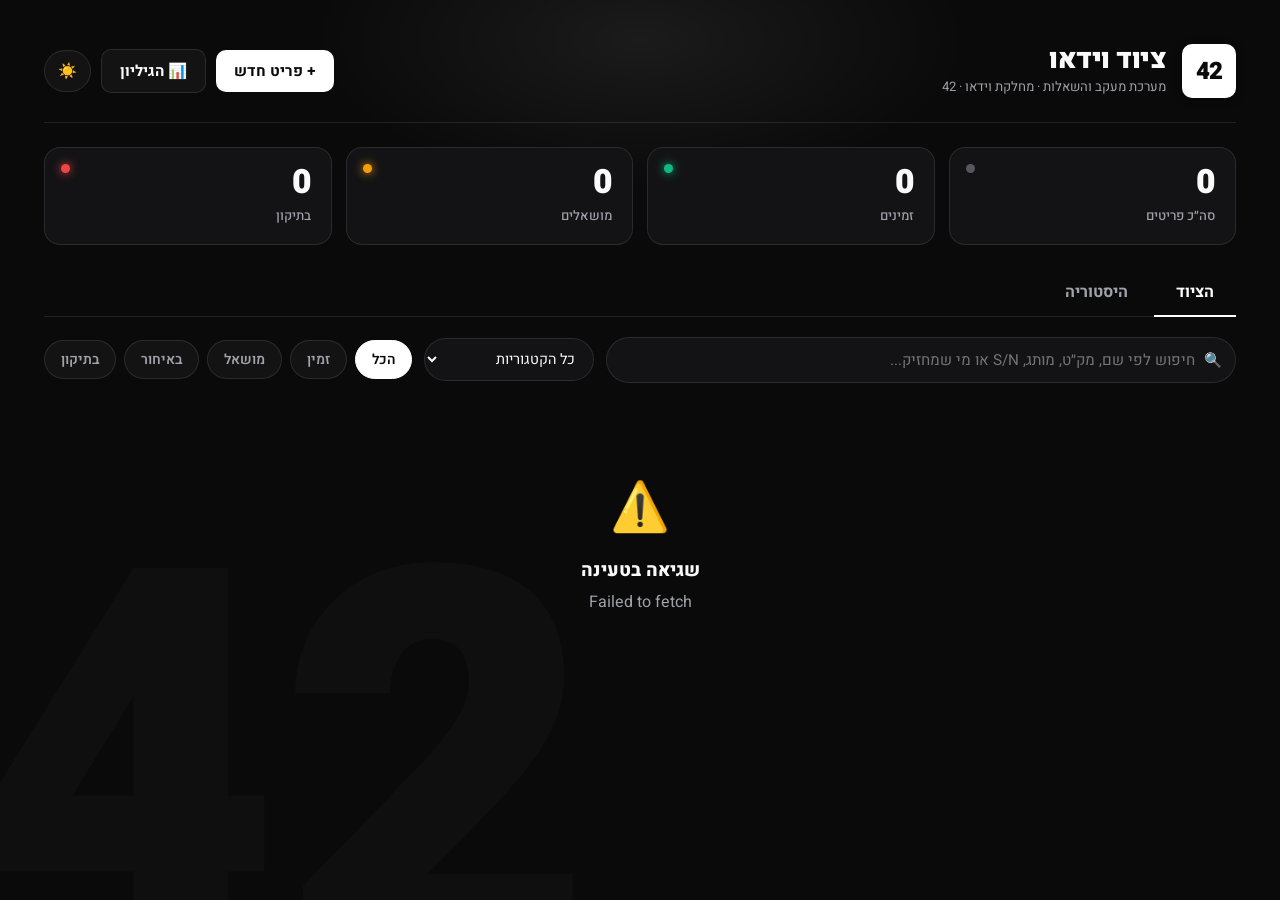
==== commit ea37e213: "מק״ט אוטומטי לכל פריט (42-XXXX) — נוצר בהוספה, מוצג בכרטיס, ניתן לחיפוש, בלי מיחזור מספרים Co-Author" ====
--- a/index.html
+++ b/index.html
@@ -51,7 +51,7 @@
       <div class="search-wrap">
         <span class="search-icon">🔍</span>
         <input class="search-input" id="searchInput" type="text"
-               placeholder="חיפוש לפי שם, מותג, מס׳ סידורי או מי שמחזיק..."
+               placeholder="חיפוש לפי שם, מק״ט, מותג, S/N או מי שמחזיק..."
                oninput="state.filters.q = this.value; renderEquipment();">
       </div>
       <select class="category-select" id="categoryFilter" onchange="state.filters.category = this.value; renderEquipment();">
@@ -111,8 +111,8 @@
       </div>
     </div>
     <div class="form-group">
-      <label class="form-label">מס׳ סידורי</label>
-      <input class="form-input" id="eqSerial" type="text" placeholder="אופציונלי">
+      <label class="form-label">מס׳ סידורי יצרן (S/N)</label>
+      <input class="form-input" id="eqSerial" type="text" placeholder="אופציונלי — מהמדבקה על המכשיר. מק״ט פנימי נוצר אוטומטית.">
     </div>
     <div class="form-group">
       <label class="form-label">הערות</label>
@@ -357,7 +357,7 @@
     else if (status && eq.status !== status) return false;
     if (category && eq.category !== category) return false;
     if (needle) {
-      const hay = [eq.name, eq.brand, eq.serial, eq.holder, eq.project, eq.category]
+      const hay = [eq.name, eq.assetTag, eq.brand, eq.serial, eq.holder, eq.project, eq.category]
         .map(x => String(x || '').toLowerCase()).join(' ');
       if (!hay.includes(needle)) return false;
     }
@@ -433,6 +433,7 @@
 
     const meta = [eq.brand, eq.serial ? 'S/N ' + eq.serial : ''].filter(Boolean)
       .map(esc).join(' · ');
+    const tagPill = eq.assetTag ? `<span class="eq-tag">${esc(eq.assetTag)}</span>` : '';
 
     return `
       <div class="eq-card" style="animation-delay:${Math.min(i * 30, 300)}ms">
@@ -442,7 +443,7 @@
         </div>
         <div>
           <div class="eq-name">${esc(eq.name)}</div>
-          ${meta ? `<div class="eq-meta">${meta}</div>` : ''}
+          ${tagPill || meta ? `<div class="eq-meta">${tagPill}${meta ? `<span>${meta}</span>` : ''}</div>` : ''}
         </div>
         ${box}
         ${eq.notes ? `<div class="eq-notes">${esc(eq.notes)}</div>` : ''}
@@ -552,7 +553,7 @@
   const eq = state.equipment.find(e => e.id === id);
   if (!eq) return;
   state.editingId = id;
-  document.getElementById('eqModalTitle').textContent = 'עריכת פריט';
+  document.getElementById('eqModalTitle').textContent = eq.assetTag ? 'עריכת פריט · ' + eq.assetTag : 'עריכת פריט';
   document.getElementById('eqName').value = eq.name;
   document.getElementById('eqCategory').value = eq.category || CONFIG.CATEGORIES[0].name;
   document.getElementById('eqBrand').value = eq.brand;
@@ -616,7 +617,7 @@
   if (!eq) return;
   state.actionId = id;
   document.getElementById('checkoutEqName').innerHTML =
-    `${catEmoji(eq.category)} ${esc(eq.name)}`;
+    `${catEmoji(eq.category)} ${esc(eq.name)}${eq.assetTag ? ` <span class="eq-tag">${esc(eq.assetTag)}</span>` : ''}`;
   document.getElementById('coPerson').value = '';
   document.getElementById('coProject').value = '';
   document.getElementById('coDueDate').value = '';
@@ -654,7 +655,7 @@
   if (!eq) return;
   state.actionId = id;
   document.getElementById('checkinEqName').innerHTML =
-    `${catEmoji(eq.category)} ${esc(eq.name)} <span style="font-weight:400; color:var(--text-secondary);">· אצל ${esc(eq.holder)}</span>`;
+    `${catEmoji(eq.category)} ${esc(eq.name)}${eq.assetTag ? ` <span class="eq-tag">${esc(eq.assetTag)}</span>` : ''} <span style="font-weight:400; color:var(--text-secondary);">· אצל ${esc(eq.holder)}</span>`;
   document.getElementById('ciNotes').value = '';
   openModal('checkinModal');
 }
--- a/styles.css
+++ b/styles.css
@@ -274,7 +274,17 @@
   padding: 4px 11px; border-radius: var(--radius-pill);
 }
 .eq-name { font-size: 1.12rem; font-weight: 800; letter-spacing: -0.01em; line-height: 1.3; }
-.eq-meta { font-size: 0.82rem; color: var(--text-muted); display: flex; gap: 10px; flex-wrap: wrap; }
+.eq-meta { font-size: 0.82rem; color: var(--text-muted); display: flex; gap: 10px; flex-wrap: wrap; align-items: center; margin-top: 4px; }
+.eq-tag {
+  display: inline-flex; align-items: center;
+  padding: 2px 9px;
+  border: 1px solid var(--glass-border);
+  border-radius: var(--radius-sm);
+  background: var(--glass-bg);
+  font-size: 0.75rem; font-weight: 800; letter-spacing: 0.05em;
+  color: var(--text-secondary);
+  direction: ltr;
+}
 .eq-notes {
   font-size: 0.82rem; color: var(--text-secondary);
   background: var(--glass-bg); border-radius: var(--radius-sm); padding: 7px 10px;
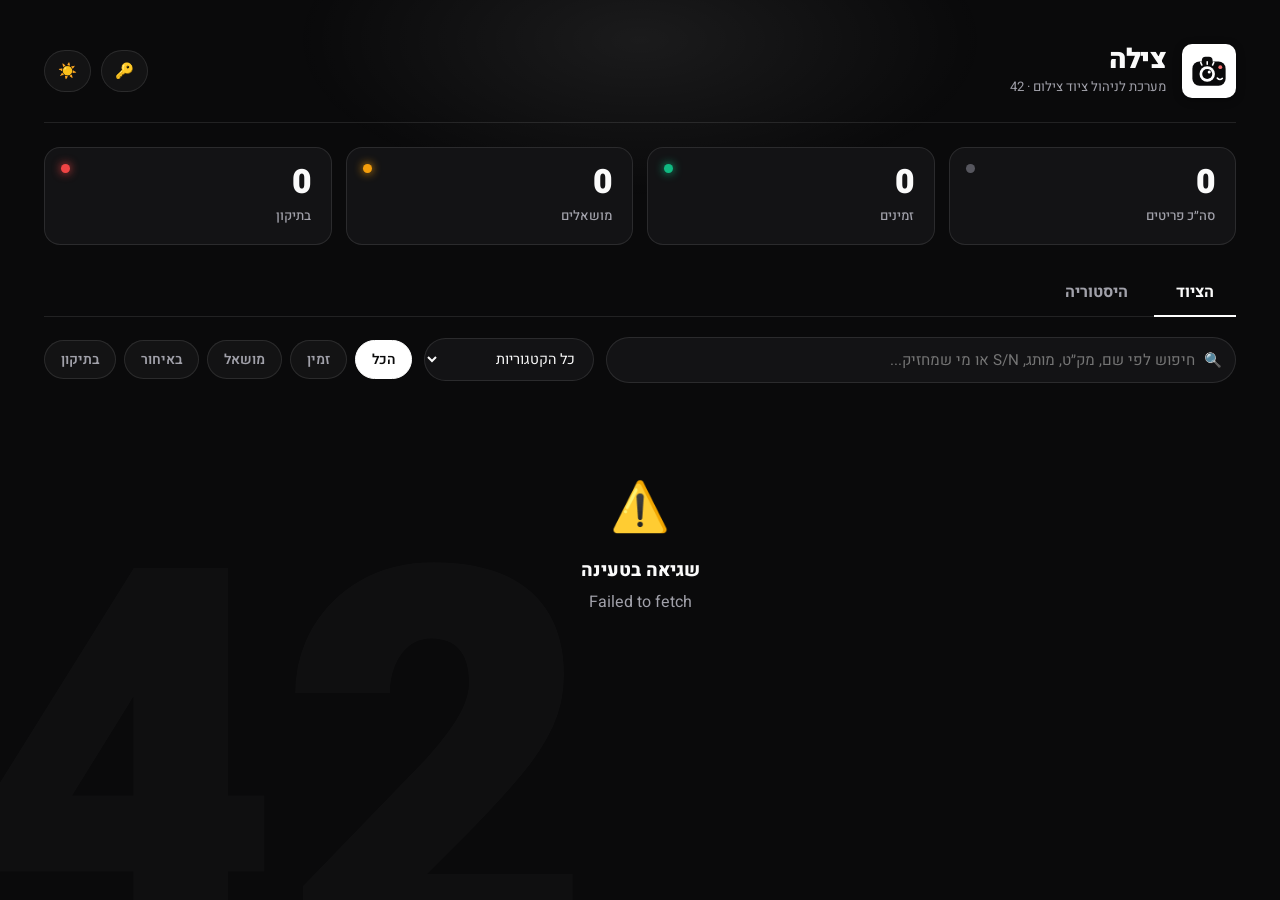
==== commit 437a1c3d: "צילה 📷 — מיתוג חדש עם דמות לוגו + הרשאות אדמין (הוספה/עריכה/מחיקה באכיפת שרת) Co-Authored-By: Claude" ====
--- a/index.html
+++ b/index.html
@@ -4,18 +4,40 @@
 <meta charset="UTF-8">
 <meta name="viewport" content="width=device-width, initial-scale=1.0">
 <meta name="theme-color" content="#0A0A0B">
-<title>ציוד וידאו · 42</title>
+<title>צילה · ניהול ציוד צילום</title>
+<link rel="icon" type="image/svg+xml" href="favicon.svg">
 <link rel="stylesheet" href="styles.css">
 <script src="config.js"></script>
 <script src="utils.js"></script>
 </head>
 <body>
 
+<!-- דמות הלוגו של צילה — SVG משותף, נצבע דרך currentColor -->
+<svg width="0" height="0" style="position:absolute;" aria-hidden="true">
+  <defs>
+    <g id="tzila-mascot">
+      <path d="M20 17 v-3 a6 6 0 0 1 6-6 h6 a6 6 0 0 1 6 6 v3 z" fill="currentColor"/>
+      <rect x="4" y="16" width="56" height="41" rx="12" fill="currentColor"/>
+      <circle cx="29" cy="37" r="13" style="fill: var(--mascot-cut, #0A0A0B);"/>
+      <circle cx="29" cy="37" r="8.5" fill="currentColor"/>
+      <circle cx="32.4" cy="33.6" r="2.6" style="fill: var(--mascot-cut, #0A0A0B);"/>
+      <g stroke-width="2.6" stroke-linecap="round" fill="none" style="stroke: var(--mascot-cut, #0A0A0B);">
+        <path d="M20 22 L18 17.5"/>
+        <path d="M29 20.5 L29 16.5"/>
+        <path d="M38 22 L40 17.5"/>
+        <path d="M46 44 q4 4.5 8.5 0.5"/>
+      </g>
+      <circle cx="51" cy="25.5" r="3.2" fill="#F87171"/>
+    </g>
+  </defs>
+</svg>
+
 <!-- Loading screen -->
 <div class="loading-screen" id="loadingScreen">
-  <div class="loading-logo">42</div>
+  <svg class="mascot mascot-loading" viewBox="0 0 64 64"><use href="#tzila-mascot"/></svg>
+  <div class="loading-logo loading-name">צילה</div>
   <div class="loading-spinner"></div>
-  <div class="loading-progress" id="loadingProgress">טוען את הציוד...</div>
+  <div class="loading-progress" id="loadingProgress">טוענת את הציוד...</div>
 </div>
 
 <!-- Main content -->
@@ -23,15 +45,18 @@
 
   <header class="app-header">
     <div class="header-brand">
-      <div class="logo-42">42</div>
+      <div class="logo-42">
+        <svg class="mascot" viewBox="0 0 64 64"><use href="#tzila-mascot"/></svg>
+      </div>
       <div>
         <div class="app-title" id="appTitle"></div>
         <div class="app-subtitle" id="appSubtitle"></div>
       </div>
     </div>
     <div class="header-actions">
-      <button class="btn btn-primary" onclick="openAddModal()">+ פריט חדש</button>
+      <button class="btn btn-primary" id="addBtn" style="display:none;" onclick="openAddModal()">+ פריט חדש</button>
       <a class="btn btn-secondary" id="openSheetBtn" target="_blank" rel="noopener" style="display:none;">📊 הגיליון</a>
+      <button class="theme-toggle" id="adminToggle" title="כניסת אדמין" onclick="adminClick()">🔑</button>
       <button class="theme-toggle" id="themeToggle" onclick="toggleTheme()">☀️</button>
     </div>
   </header>
@@ -161,6 +186,25 @@
   </div>
 </div>
 
+<!-- ═══ Modal: admin login ═══ -->
+<div class="modal-backdrop" id="adminModal">
+  <div class="modal" style="max-width: 380px;">
+    <div class="modal-header">
+      <div class="modal-title">🔑 כניסת אדמין</div>
+      <button class="modal-close" onclick="closeModal('adminModal')">✕</button>
+    </div>
+    <div class="form-group">
+      <label class="form-label">סיסמת אדמין</label>
+      <input class="form-input" id="adminPass" type="password" autocomplete="off"
+             onkeydown="if (event.key === 'Enter') submitAdmin();">
+    </div>
+    <div class="modal-footer">
+      <button class="btn btn-primary" id="adminSubmitBtn" onclick="submitAdmin()">כניסה</button>
+      <button class="btn btn-secondary" onclick="closeModal('adminModal')">ביטול</button>
+    </div>
+  </div>
+</div>
+
 <!-- ═══ Modal: check-in (החזרה) ═══ -->
 <div class="modal-backdrop" id="checkinModal">
   <div class="modal">
@@ -193,6 +237,7 @@
   filters: { q: '', status: '', category: '', hq: '', hstatus: '' },
   editingId: null,     // id בעריכה (null = פריט חדש)
   actionId: null,      // id של פריט בהשאלה/החזרה
+  adminKey: localStorage.getItem('tzila-admin-key') || '',
 };
 
 // ════════════════════════════════════════════════════════════
@@ -234,9 +279,63 @@
 document.getElementById('appTitle').textContent    = CONFIG.APP_NAME;
 document.getElementById('appSubtitle').textContent = CONFIG.APP_SUBTITLE;
 if (CONFIG.SHEETS_URL && !CONFIG.SHEETS_URL.includes('PASTE_')) {
-  const b = document.getElementById('openSheetBtn');
-  b.href = CONFIG.SHEETS_URL; b.style.display = '';
-}
+  document.getElementById('openSheetBtn').href = CONFIG.SHEETS_URL;
+}
+
+// ════════════════════════════════════════════════════════════
+// Admin (הרשאות) — רק אדמין מוסיף/עורך/מוחק ציוד
+// ════════════════════════════════════════════════════════════
+function isAdminMode() { return !!state.adminKey; }
+
+function updateAdminUI() {
+  document.getElementById('addBtn').style.display = isAdminMode() ? '' : 'none';
+  const sheetBtn = document.getElementById('openSheetBtn');
+  sheetBtn.style.display =
+    (isAdminMode() && sheetBtn.getAttribute('href') && !sheetBtn.getAttribute('href').includes('PASTE_')) ? '' : 'none';
+  const t = document.getElementById('adminToggle');
+  t.textContent = isAdminMode() ? '🔓' : '🔑';
+  t.title = isAdminMode() ? 'מחובר כאדמין — לחיצה ליציאה' : 'כניסת אדמין';
+}
+
+function clearAdmin() {
+  state.adminKey = '';
+  localStorage.removeItem('tzila-admin-key');
+  updateAdminUI();
+  renderEquipment();
+}
+
+function adminClick() {
+  if (isAdminMode()) {
+    if (confirm('לצאת ממצב אדמין?')) { clearAdmin(); showToast('יצאת ממצב אדמין', 'info'); }
+  } else {
+    document.getElementById('adminPass').value = '';
+    openModal('adminModal');
+    setTimeout(() => document.getElementById('adminPass').focus(), 50);
+  }
+}
+
+async function submitAdmin() {
+  const pw = document.getElementById('adminPass').value.trim();
+  if (!pw) return;
+  const btn = document.getElementById('adminSubmitBtn');
+  setBtnLoading(btn, true);
+  try {
+    const res = await apiCall('validateAdmin', { password: pw });
+    if (!res.success) { showToast(res.message || 'סיסמה שגויה', 'warning'); return; }
+    state.adminKey = pw;
+    localStorage.setItem('tzila-admin-key', pw);
+    closeModal('adminModal');
+    showToast('מצב אדמין פעיל 🔓', 'success');
+    updateAdminUI();
+    renderEquipment();
+  } catch (e) {
+    showToast(e.message, 'error');
+  } finally {
+    setBtnLoading(btn, false, 'כניסה');
+  }
+}
+
+updateAdminUI();
 // select הקטגוריות (סינון + טופס)
 (function initCategories() {
   const filter = document.getElementById('categoryFilter');
@@ -382,8 +481,10 @@
       <div class="empty-state">
         <div class="empty-emoji">🎬</div>
         <div class="empty-title">עוד אין ציוד במערכת</div>
-        <p>מוסיפים פריט ראשון ומתחילים לעקוב.</p>
-        <button class="btn btn-primary" style="margin-top:16px;" onclick="openAddModal()">+ פריט חדש</button>
+        <p>${isAdminMode()
+            ? 'מוסיפים פריט ראשון ומתחילים לעקוב.'
+            : 'רק אדמין יכול להוסיף ציוד — נכנסים דרך ה-🔑 למעלה.'}</p>
+        ${isAdminMode() ? '<button class="btn btn-primary" style="margin-top:16px;" onclick="openAddModal()">+ פריט חדש</button>' : ''}
       </div>`;
     return;
   }
@@ -399,6 +500,9 @@
 
   grid.innerHTML = list.map((eq, i) => {
     const overdue = isOverdue(eq);
+    const editBtn = isAdminMode()
+      ? `<button class="btn-icon" title="עריכה" onclick="openEditModal('${eq.id}')">✏️</button>`
+      : '';
     let badge, box = '', actions;
 
     if (eq.status === ST.OUT) {
@@ -416,19 +520,19 @@
         </div>`;
       actions = `
         <button class="btn btn-success" onclick="openCheckinModal('${eq.id}')">↩ החזרה</button>
-        <button class="btn-icon" title="עריכה" onclick="openEditModal('${eq.id}')">✏️</button>`;
+        ${editBtn}`;
     } else if (eq.status === ST.REPAIR) {
       badge = `<span class="badge badge-repair">בתיקון</span>`;
       box = `<div class="repair-box">🔧 הפריט בתיקון ולא זמין להשאלה</div>`;
       actions = `
         <button class="btn btn-secondary" onclick="finishRepair('${eq.id}')">✓ סיום תיקון</button>
-        <button class="btn-icon" title="עריכה" onclick="openEditModal('${eq.id}')">✏️</button>`;
+        ${editBtn}`;
     } else {
       badge = `<span class="badge badge-available">זמין</span>`;
       actions = `
         <button class="btn btn-primary" onclick="openCheckoutModal('${eq.id}')">← השאלה</button>
         <button class="btn-icon" title="שליחה לתיקון" onclick="sendToRepair('${eq.id}')">🔧</button>
-        <button class="btn-icon" title="עריכה" onclick="openEditModal('${eq.id}')">✏️</button>`;
+        ${editBtn}`;
     }
 
     const meta = [eq.brand, eq.serial ? 'S/N ' + eq.serial : ''].filter(Boolean)
@@ -572,6 +676,7 @@
     brand:    document.getElementById('eqBrand').value.trim(),
     serial:   document.getElementById('eqSerial').value.trim(),
     notes:    document.getElementById('eqNotes').value.trim(),
+    adminKey: state.adminKey,
   };
   const btn = document.getElementById('eqSaveBtn');
   setBtnLoading(btn, true);
@@ -579,7 +684,7 @@
     const res = state.editingId
       ? await apiCall('updateEquipment', { id: state.editingId, ...params })
       : await apiCall('addEquipment', params);
-    if (!res.success) throw new Error(res.message);
+    if (!res.success) { if (res.authRequired) { clearAdmin(); closeModal('eqModal'); } throw new Error(res.message); }
     closeModal('eqModal');
     showToast(res.message || 'נשמר!', 'success');
     await refresh();
@@ -597,8 +702,8 @@
   const btn = document.getElementById('eqDeleteBtn');
   setBtnLoading(btn, true);
   try {
-    const res = await apiCall('deleteEquipment', { id: state.editingId });
-    if (!res.success) throw new Error(res.message);
+    const res = await apiCall('deleteEquipment', { id: state.editingId, adminKey: state.adminKey });
+    if (!res.success) { if (res.authRequired) { clearAdmin(); closeModal('eqModal'); } throw new Error(res.message); }
     closeModal('eqModal');
     showToast(res.message, 'success');
     await refresh();
--- a/styles.css
+++ b/styles.css
@@ -155,6 +155,18 @@
   font-size: 1.5rem; font-weight: 900; letter-spacing: -0.05em;
   box-shadow: var(--shadow-sm);
 }
+/* דמות צילה 📷 — נצבעת לפי הקונטקסט: currentColor לגוף, --mascot-cut לחיתוכים */
+.logo-42 .mascot {
+  width: 38px; height: 38px;
+  --mascot-cut: var(--accent);
+}
+.mascot-loading {
+  width: 92px; height: 92px;
+  color: var(--text-primary);
+  --mascot-cut: var(--bg-base);
+  animation: pulse42 1.4s ease-in-out infinite;
+}
+.loading-name { font-size: 2.4rem; margin-top: 6px; }
 .app-title {
   font-size: 1.7rem; font-weight: 900; letter-spacing: -0.02em;
   color: var(--text-primary); line-height: 1.1;
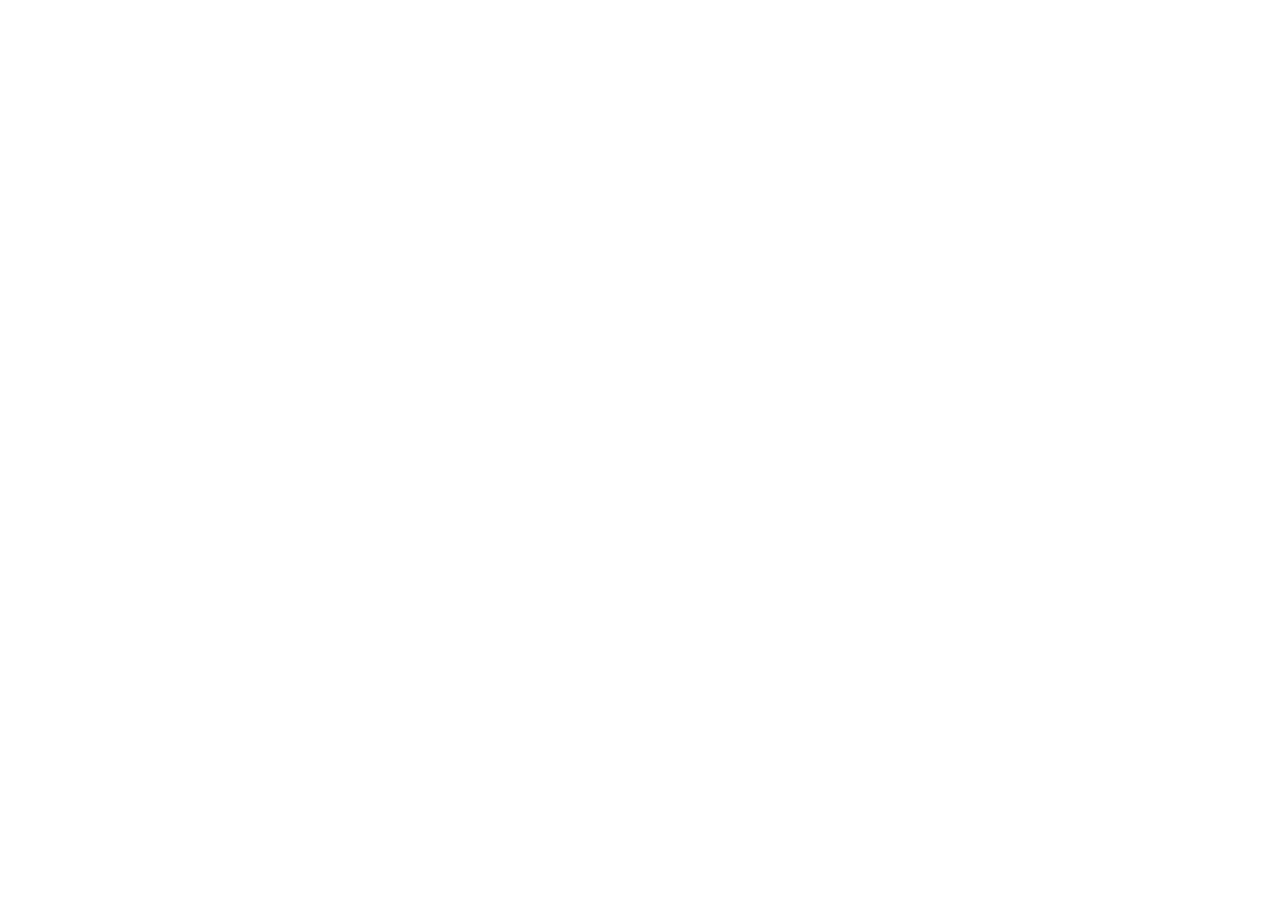
==== commit d2e87841: "צילה v5 — חומת גוגל ארגונית: HtmlService + זהות Session, אדמין לפי אימייל, תיעוד מבצע הפעולה Co-Auth" ====
--- a/index.html
+++ b/index.html
@@ -3,812 +3,40 @@
 <head>
 <meta charset="UTF-8">
 <meta name="viewport" content="width=device-width, initial-scale=1.0">
-<meta name="theme-color" content="#0A0A0B">
 <title>צילה · ניהול ציוד צילום</title>
 <link rel="icon" type="image/svg+xml" href="favicon.svg">
-<link rel="stylesheet" href="styles.css">
-<script src="config.js"></script>
-<script src="utils.js"></script>
+<!-- צילה עברה לרוץ מאחורי חומת הכניסה של Google — ההפניה אוטומטית -->
+<meta http-equiv="refresh" content="1; url=https://script.google.com/a/macros/42creative.co.il/s/AKfycbwYpBTjZV-ONyKbpL9OsyirMDLVjOpMphNEvIC-CB4wg1QgcaHrVvg_Rnb1rGytKYjSBA/exec">
+<style>
+  @import url('https://fonts.googleapis.com/css2?family=Heebo:wght@400;700;900&display=swap');
+  * { box-sizing: border-box; margin: 0; }
+  body {
+    font-family: 'Heebo', sans-serif;
+    background: #0A0A0B; color: #FAFAFA;
+    min-height: 100vh; display: flex; flex-direction: column;
+    align-items: center; justify-content: center; gap: 18px;
+    text-align: center; padding: 24px;
+  }
+  img.mascot { width: 96px; height: 96px; animation: pulse 1.4s ease-in-out infinite; }
+  @keyframes pulse { 0%, 100% { opacity: 1; } 50% { opacity: 0.4; } }
+  h1 { font-weight: 900; font-size: 2.4rem; letter-spacing: -0.02em; }
+  p  { color: #A1A1AA; }
+  a.go {
+    margin-top: 8px; background: #fff; color: #0A0A0B;
+    padding: 12px 26px; border-radius: 10px;
+    font-weight: 700; text-decoration: none;
+  }
+</style>
 </head>
 <body>
-
-<!-- דמות הלוגו של צילה — SVG משותף, נצבע דרך currentColor -->
-<svg width="0" height="0" style="position:absolute;" aria-hidden="true">
-  <defs>
-    <g id="tzila-mascot">
-      <path d="M20 17 v-3 a6 6 0 0 1 6-6 h6 a6 6 0 0 1 6 6 v3 z" fill="currentColor"/>
-      <rect x="4" y="16" width="56" height="41" rx="12" fill="currentColor"/>
-      <circle cx="29" cy="37" r="13" style="fill: var(--mascot-cut, #0A0A0B);"/>
-      <circle cx="29" cy="37" r="8.5" fill="currentColor"/>
-      <circle cx="32.4" cy="33.6" r="2.6" style="fill: var(--mascot-cut, #0A0A0B);"/>
-      <g stroke-width="2.6" stroke-linecap="round" fill="none" style="stroke: var(--mascot-cut, #0A0A0B);">
-        <path d="M20 22 L18 17.5"/>
-        <path d="M29 20.5 L29 16.5"/>
-        <path d="M38 22 L40 17.5"/>
-        <path d="M46 44 q4 4.5 8.5 0.5"/>
-      </g>
-      <circle cx="51" cy="25.5" r="3.2" fill="#F87171"/>
-    </g>
-  </defs>
-</svg>
-
-<!-- Loading screen -->
-<div class="loading-screen" id="loadingScreen">
-  <svg class="mascot mascot-loading" viewBox="0 0 64 64"><use href="#tzila-mascot"/></svg>
-  <div class="loading-logo loading-name">צילה</div>
-  <div class="loading-spinner"></div>
-  <div class="loading-progress" id="loadingProgress">טוענת את הציוד...</div>
-</div>
-
-<!-- Main content -->
-<div id="mainContent">
-
-  <header class="app-header">
-    <div class="header-brand">
-      <div class="logo-42">
-        <svg class="mascot" viewBox="0 0 64 64"><use href="#tzila-mascot"/></svg>
-      </div>
-      <div>
-        <div class="app-title" id="appTitle"></div>
-        <div class="app-subtitle" id="appSubtitle"></div>
-      </div>
-    </div>
-    <div class="header-actions">
-      <button class="btn btn-primary" id="addBtn" style="display:none;" onclick="openAddModal()">+ פריט חדש</button>
-      <a class="btn btn-secondary" id="openSheetBtn" target="_blank" rel="noopener" style="display:none;">📊 הגיליון</a>
-      <button class="theme-toggle" id="adminToggle" title="כניסת אדמין" onclick="adminClick()">🔑</button>
-      <button class="theme-toggle" id="themeToggle" onclick="toggleTheme()">☀️</button>
-    </div>
-  </header>
-
-  <!-- Stats -->
-  <section class="stats-row" id="statsRow"></section>
-
-  <!-- Tabs -->
-  <nav class="tabs">
-    <button class="tab active" id="tabEquipment" onclick="switchTab('equipment')">הציוד</button>
-    <button class="tab" id="tabHistory" onclick="switchTab('history')">היסטוריה</button>
-  </nav>
-
-  <!-- ═══ Equipment view ═══ -->
-  <section id="equipmentView">
-    <div class="toolbar">
-      <div class="search-wrap">
-        <span class="search-icon">🔍</span>
-        <input class="search-input" id="searchInput" type="text"
-               placeholder="חיפוש לפי שם, מק״ט, מותג, S/N או מי שמחזיק..."
-               oninput="state.filters.q = this.value; renderEquipment();">
-      </div>
-      <select class="category-select" id="categoryFilter" onchange="state.filters.category = this.value; renderEquipment();">
-        <option value="">כל הקטגוריות</option>
-      </select>
-      <div class="chips" id="statusChips"></div>
-    </div>
-    <div class="equipment-grid" id="equipmentGrid"></div>
-  </section>
-
-  <!-- ═══ History view ═══ -->
-  <section id="historyView" style="display:none;">
-    <div class="toolbar">
-      <div class="search-wrap">
-        <span class="search-icon">🔍</span>
-        <input class="search-input" id="historySearch" type="text"
-               placeholder="חיפוש בהיסטוריה — פריט, שם או פרויקט..."
-               oninput="state.filters.hq = this.value; renderHistory();">
-      </div>
-      <div class="chips" id="historyChips"></div>
-    </div>
-    <div class="table-wrap">
-      <table class="history-table">
-        <thead>
-          <tr>
-            <th>פריט</th><th>אצל מי</th><th>פרויקט</th>
-            <th>נלקח</th><th>להחזרה עד</th><th>הוחזר</th>
-            <th>סטטוס</th><th>הערות</th>
-          </tr>
-        </thead>
-        <tbody id="historyBody"></tbody>
-      </table>
-    </div>
-  </section>
-
-</div>
-
-<!-- ═══ Modal: add / edit equipment ═══ -->
-<div class="modal-backdrop" id="eqModal">
-  <div class="modal">
-    <div class="modal-header">
-      <div class="modal-title" id="eqModalTitle">פריט חדש</div>
-      <button class="modal-close" onclick="closeModal('eqModal')">✕</button>
-    </div>
-    <div class="form-group">
-      <label class="form-label">שם הפריט <span class="req">*</span></label>
-      <input class="form-input" id="eqName" type="text" placeholder='למשל: Sony FX3'>
-    </div>
-    <div class="form-row">
-      <div class="form-group">
-        <label class="form-label">קטגוריה</label>
-        <select class="form-select" id="eqCategory"></select>
-      </div>
-      <div class="form-group">
-        <label class="form-label">מותג</label>
-        <input class="form-input" id="eqBrand" type="text" placeholder="Sony / DJI / Aputure...">
-      </div>
-    </div>
-    <div class="form-group">
-      <label class="form-label">מס׳ סידורי יצרן (S/N)</label>
-      <input class="form-input" id="eqSerial" type="text" placeholder="אופציונלי — מהמדבקה על המכשיר. מק״ט פנימי נוצר אוטומטית.">
-    </div>
-    <div class="form-group">
-      <label class="form-label">הערות</label>
-      <textarea class="form-textarea" id="eqNotes" rows="2" placeholder="מצב, אביזרים נלווים, כל דבר שכדאי לדעת..."></textarea>
-    </div>
-    <div class="modal-footer">
-      <button class="btn btn-primary" id="eqSaveBtn" onclick="submitEquipment()">שמירה</button>
-      <button class="btn btn-secondary" onclick="closeModal('eqModal')">ביטול</button>
-      <button class="btn btn-danger" id="eqDeleteBtn" style="margin-inline-start:auto; display:none;" onclick="removeEquipment()">מחיקה</button>
-    </div>
-  </div>
-</div>
-
-<!-- ═══ Modal: checkout (השאלה) ═══ -->
-<div class="modal-backdrop" id="checkoutModal">
-  <div class="modal">
-    <div class="modal-header">
-      <div class="modal-title">השאלת ציוד</div>
-      <button class="modal-close" onclick="closeModal('checkoutModal')">✕</button>
-    </div>
-    <div class="modal-eq-name" id="checkoutEqName"></div>
-    <div class="form-group">
-      <label class="form-label">מי לוקח? <span class="req">*</span></label>
-      <input class="form-input" id="coPerson" type="text" list="personsList" placeholder="שם מלא">
-      <datalist id="personsList"></datalist>
-    </div>
-    <div class="form-row">
-      <div class="form-group">
-        <label class="form-label">פרויקט / צילום</label>
-        <input class="form-input" id="coProject" type="text" list="projectsList" placeholder="אופציונלי">
-        <datalist id="projectsList"></datalist>
-      </div>
-      <div class="form-group">
-        <label class="form-label">להחזרה עד</label>
-        <input class="form-input" id="coDueDate" type="date">
-      </div>
-    </div>
-    <div class="form-group">
-      <label class="form-label">הערות</label>
-      <input class="form-input" id="coNotes" type="text" placeholder="אופציונלי">
-    </div>
-    <div class="modal-footer">
-      <button class="btn btn-primary" id="coSubmitBtn" onclick="submitCheckout()">אישור השאלה</button>
-      <button class="btn btn-secondary" onclick="closeModal('checkoutModal')">ביטול</button>
-    </div>
-  </div>
-</div>
-
-<!-- ═══ Modal: admin login ═══ -->
-<div class="modal-backdrop" id="adminModal">
-  <div class="modal" style="max-width: 380px;">
-    <div class="modal-header">
-      <div class="modal-title">🔑 כניסת אדמין</div>
-      <button class="modal-close" onclick="closeModal('adminModal')">✕</button>
-    </div>
-    <div class="form-group">
-      <label class="form-label">סיסמת אדמין</label>
-      <input class="form-input" id="adminPass" type="password" autocomplete="off"
-             onkeydown="if (event.key === 'Enter') submitAdmin();">
-    </div>
-    <div class="modal-footer">
-      <button class="btn btn-primary" id="adminSubmitBtn" onclick="submitAdmin()">כניסה</button>
-      <button class="btn btn-secondary" onclick="closeModal('adminModal')">ביטול</button>
-    </div>
-  </div>
-</div>
-
-<!-- ═══ Modal: check-in (החזרה) ═══ -->
-<div class="modal-backdrop" id="checkinModal">
-  <div class="modal">
-    <div class="modal-header">
-      <div class="modal-title">החזרת ציוד</div>
-      <button class="modal-close" onclick="closeModal('checkinModal')">✕</button>
-    </div>
-    <div class="modal-eq-name" id="checkinEqName"></div>
-    <div class="form-group">
-      <label class="form-label">הערות החזרה (מצב הציוד וכו׳)</label>
-      <input class="form-input" id="ciNotes" type="text" placeholder="אופציונלי">
-    </div>
-    <div class="modal-footer">
-      <button class="btn btn-success" id="ciSubmitBtn" onclick="submitCheckin()">✓ אישור החזרה</button>
-      <button class="btn btn-secondary" onclick="closeModal('checkinModal')">ביטול</button>
-    </div>
-  </div>
-</div>
-
-<script>
-// ════════════════════════════════════════════════════════════
-// State
-// ════════════════════════════════════════════════════════════
-const ST = CONFIG.STATUS;
-const state = {
-  equipment: [],
-  history: [],
-  persons: [],
-  projects: [],
-  filters: { q: '', status: '', category: '', hq: '', hstatus: '' },
-  editingId: null,     // id בעריכה (null = פריט חדש)
-  actionId: null,      // id של פריט בהשאלה/החזרה
-  adminKey: localStorage.getItem('tzila-admin-key') || '',
-};
-
-// ════════════════════════════════════════════════════════════
-// Helpers
-// ════════════════════════════════════════════════════════════
-function esc(s) {
-  return String(s ?? '').replace(/[&<>"']/g, c =>
-    ({ '&': '&amp;', '<': '&lt;', '>': '&gt;', '"': '&quot;', "'": '&#39;' }[c]));
-}
-function catEmoji(name) {
-  const c = CONFIG.CATEGORIES.find(c => c.name === name);
-  return c ? c.emoji : '📦';
-}
-function parseHebDate(s) {
-  const m = /^(\d{1,2})\/(\d{1,2})\/(\d{4})$/.exec(String(s || ''));
-  if (!m) return null;
-  return new Date(+m[3], +m[2] - 1, +m[1]);
-}
-function isoToHeb(iso) {
-  const m = /^(\d{4})-(\d{2})-(\d{2})$/.exec(String(iso || ''));
-  return m ? `${m[3]}/${m[2]}/${m[1]}` : '';
-}
-function isOverdue(eq) {
-  if (eq.status !== ST.OUT || !eq.dueDate) return false;
-  const due = parseHebDate(eq.dueDate);
-  if (!due) return false;
-  const today = new Date(); today.setHours(0, 0, 0, 0);
-  return due < today;
-}
-function setBtnLoading(btn, loading, textWhenDone) {
-  if (loading) { btn.dataset.txt = btn.textContent; btn.disabled = true; btn.textContent = 'רגע...'; }
-  else { btn.disabled = false; btn.textContent = textWhenDone || btn.dataset.txt || btn.textContent; }
-}
-
-// ════════════════════════════════════════════════════════════
-// Init
-// ════════════════════════════════════════════════════════════
-initTheme();
-document.getElementById('appTitle').textContent    = CONFIG.APP_NAME;
-document.getElementById('appSubtitle').textContent = CONFIG.APP_SUBTITLE;
-if (CONFIG.SHEETS_URL && !CONFIG.SHEETS_URL.includes('PASTE_')) {
-  document.getElementById('openSheetBtn').href = CONFIG.SHEETS_URL;
-}
-
-// ════════════════════════════════════════════════════════════
-// Admin (הרשאות) — רק אדמין מוסיף/עורך/מוחק ציוד
-// ════════════════════════════════════════════════════════════
-function isAdminMode() { return !!state.adminKey; }
-
-function updateAdminUI() {
-  document.getElementById('addBtn').style.display = isAdminMode() ? '' : 'none';
-  const sheetBtn = document.getElementById('openSheetBtn');
-  sheetBtn.style.display =
-    (isAdminMode() && sheetBtn.getAttribute('href') && !sheetBtn.getAttribute('href').includes('PASTE_')) ? '' : 'none';
-  const t = document.getElementById('adminToggle');
-  t.textContent = isAdminMode() ? '🔓' : '🔑';
-  t.title = isAdminMode() ? 'מחובר כאדמין — לחיצה ליציאה' : 'כניסת אדמין';
-}
-
-function clearAdmin() {
-  state.adminKey = '';
-  localStorage.removeItem('tzila-admin-key');
-  updateAdminUI();
-  renderEquipment();
-}
-
-function adminClick() {
-  if (isAdminMode()) {
-    if (confirm('לצאת ממצב אדמין?')) { clearAdmin(); showToast('יצאת ממצב אדמין', 'info'); }
-  } else {
-    document.getElementById('adminPass').value = '';
-    openModal('adminModal');
-    setTimeout(() => document.getElementById('adminPass').focus(), 50);
-  }
-}
-
-async function submitAdmin() {
-  const pw = document.getElementById('adminPass').value.trim();
-  if (!pw) return;
-  const btn = document.getElementById('adminSubmitBtn');
-  setBtnLoading(btn, true);
-  try {
-    const res = await apiCall('validateAdmin', { password: pw });
-    if (!res.success) { showToast(res.message || 'סיסמה שגויה', 'warning'); return; }
-    state.adminKey = pw;
-    localStorage.setItem('tzila-admin-key', pw);
-    closeModal('adminModal');
-    showToast('מצב אדמין פעיל 🔓', 'success');
-    updateAdminUI();
-    renderEquipment();
-  } catch (e) {
-    showToast(e.message, 'error');
-  } finally {
-    setBtnLoading(btn, false, 'כניסה');
-  }
-}
-
-updateAdminUI();
-// select הקטגוריות (סינון + טופס)
-(function initCategories() {
-  const filter = document.getElementById('categoryFilter');
-  const formSel = document.getElementById('eqCategory');
-  CONFIG.CATEGORIES.forEach(c => {
-    filter.insertAdjacentHTML('beforeend', `<option value="${esc(c.name)}">${c.emoji} ${esc(c.name)}</option>`);
-    formSel.insertAdjacentHTML('beforeend', `<option value="${esc(c.name)}">${c.emoji} ${esc(c.name)}</option>`);
-  });
-})();
-
-warmupServer();
-
-(async function init() {
-  try {
-    await refresh(false);
-  } catch (e) {
-    const grid = document.getElementById('equipmentGrid');
-    const isConfig = String(e.message).includes('SCRIPT_URL');
-    grid.innerHTML = `
-      <div class="empty-state">
-        <div class="empty-emoji">${isConfig ? '🔌' : '⚠️'}</div>
-        <div class="empty-title">${isConfig ? 'המערכת עוד לא מחוברת לגיליון' : 'שגיאה בטעינה'}</div>
-        <p>${isConfig
-            ? 'צריך להדביק את כתובת ה-Apps Script בקובץ config.js — ההוראות המלאות ב-README.md'
-            : esc(e.message)}</p>
-      </div>`;
-    renderStats();
-    renderStatusChips();
-    renderHistoryChips();
-  } finally {
-    hideLoadingScreen();
-  }
-})();
-
-async function refresh(silent = true) {
-  const res = await apiCall('getDashboard');
-  if (!res.success) throw new Error(res.message || 'שגיאה בשרת');
-  state.equipment = res.equipment || [];
-  state.history   = res.history || [];
-  state.persons   = res.persons || [];
-  state.projects  = res.projects || [];
-  renderAll();
-  if (!silent) updateLoadingProgress('מוכן!');
-}
-
-function renderAll() {
-  renderStats();
-  renderStatusChips();
-  renderEquipment();
-  renderHistoryChips();
-  renderHistory();
-  renderDatalists();
-}
-
-// ════════════════════════════════════════════════════════════
-// Tabs
-// ════════════════════════════════════════════════════════════
-function switchTab(tab) {
-  const isEq = tab === 'equipment';
-  document.getElementById('tabEquipment').classList.toggle('active', isEq);
-  document.getElementById('tabHistory').classList.toggle('active', !isEq);
-  document.getElementById('equipmentView').style.display = isEq ? '' : 'none';
-  document.getElementById('historyView').style.display   = isEq ? 'none' : '';
-}
-
-// ════════════════════════════════════════════════════════════
-// Stats
-// ════════════════════════════════════════════════════════════
-function renderStats() {
-  const eq = state.equipment;
-  const out     = eq.filter(e => e.status === ST.OUT);
-  const overdue = eq.filter(isOverdue).length;
-  const stats = [
-    { key: '',           label: 'סה״כ פריטים', value: eq.length, dot: 'dot-neutral' },
-    { key: ST.AVAILABLE, label: 'זמינים',       value: eq.filter(e => e.status === ST.AVAILABLE).length, dot: 'dot-success' },
-    { key: ST.OUT,       label: overdue ? `מושאלים · ${overdue} באיחור` : 'מושאלים', value: out.length, dot: 'dot-warning' },
-    { key: ST.REPAIR,    label: 'בתיקון',       value: eq.filter(e => e.status === ST.REPAIR).length, dot: 'dot-danger' },
-  ];
-  document.getElementById('statsRow').innerHTML = stats.map(s => `
-    <div class="stat-card ${state.filters.status === s.key && s.key !== '' ? 'active' : ''}"
-         onclick="setStatusFilter('${s.key}')">
-      <span class="stat-dot ${s.dot}"></span>
-      <div class="stat-value">${s.value}</div>
-      <div class="stat-label">${s.label}</div>
-    </div>`).join('');
-}
-
-// ════════════════════════════════════════════════════════════
-// Equipment
-// ════════════════════════════════════════════════════════════
-const STATUS_CHIPS = [
-  { key: '',           label: 'הכל' },
-  { key: ST.AVAILABLE, label: 'זמין' },
-  { key: ST.OUT,       label: 'מושאל' },
-  { key: 'overdue',    label: 'באיחור' },
-  { key: ST.REPAIR,    label: 'בתיקון' },
-];
-
-function renderStatusChips() {
-  document.getElementById('statusChips').innerHTML = STATUS_CHIPS.map(c => `
-    <button class="chip ${state.filters.status === c.key ? 'active' : ''}"
-            onclick="setStatusFilter('${c.key}')">${c.label}</button>`).join('');
-}
-
-function setStatusFilter(key) {
-  state.filters.status = (state.filters.status === key) ? '' : key;
-  renderStatusChips();
-  renderStats();
-  renderEquipment();
-  switchTab('equipment');
-}
-
-function filteredEquipment() {
-  const { q, status, category } = state.filters;
-  const needle = q.trim().toLowerCase();
-  return state.equipment.filter(eq => {
-    if (status === 'overdue') { if (!isOverdue(eq)) return false; }
-    else if (status && eq.status !== status) return false;
-    if (category && eq.category !== category) return false;
-    if (needle) {
-      const hay = [eq.name, eq.assetTag, eq.brand, eq.serial, eq.holder, eq.project, eq.category]
-        .map(x => String(x || '').toLowerCase()).join(' ');
-      if (!hay.includes(needle)) return false;
-    }
-    return true;
-  });
-}
-
-function statusPriority(eq) {
-  if (isOverdue(eq)) return 0;
-  if (eq.status === ST.OUT) return 1;
-  if (eq.status === ST.REPAIR) return 2;
-  return 3;
-}
-
-function renderEquipment() {
-  const grid = document.getElementById('equipmentGrid');
-  const list = filteredEquipment().sort((a, b) =>
-    statusPriority(a) - statusPriority(b) || a.name.localeCompare(b.name, 'he'));
-
-  if (!state.equipment.length) {
-    grid.innerHTML = `
-      <div class="empty-state">
-        <div class="empty-emoji">🎬</div>
-        <div class="empty-title">עוד אין ציוד במערכת</div>
-        <p>${isAdminMode()
-            ? 'מוסיפים פריט ראשון ומתחילים לעקוב.'
-            : 'רק אדמין יכול להוסיף ציוד — נכנסים דרך ה-🔑 למעלה.'}</p>
-        ${isAdminMode() ? '<button class="btn btn-primary" style="margin-top:16px;" onclick="openAddModal()">+ פריט חדש</button>' : ''}
-      </div>`;
-    return;
-  }
-  if (!list.length) {
-    grid.innerHTML = `
-      <div class="empty-state">
-        <div class="empty-emoji">🤷</div>
-        <div class="empty-title">לא נמצא כלום</div>
-        <p>נסו חיפוש אחר או נקו את הסינון.</p>
-      </div>`;
-    return;
-  }
-
-  grid.innerHTML = list.map((eq, i) => {
-    const overdue = isOverdue(eq);
-    const editBtn = isAdminMode()
-      ? `<button class="btn-icon" title="עריכה" onclick="openEditModal('${eq.id}')">✏️</button>`
-      : '';
-    let badge, box = '', actions;
-
-    if (eq.status === ST.OUT) {
-      badge = overdue
-        ? `<span class="badge badge-overdue">באיחור</span>`
-        : `<span class="badge badge-out">מושאל</span>`;
-      box = `
-        <div class="holder-box ${overdue ? 'overdue' : ''}">
-          <span class="holder-name">אצל ${esc(eq.holder)}</span>
-          <div class="holder-detail">
-            מאז ${esc(eq.holderSince)}${eq.holderTime ? ' · ' + esc(eq.holderTime) : ''}
-            ${eq.dueDate ? ' · להחזרה עד ' + esc(eq.dueDate) : ''}
-            ${eq.project ? ' · ' + esc(eq.project) : ''}
-          </div>
-        </div>`;
-      actions = `
-        <button class="btn btn-success" onclick="openCheckinModal('${eq.id}')">↩ החזרה</button>
-        ${editBtn}`;
-    } else if (eq.status === ST.REPAIR) {
-      badge = `<span class="badge badge-repair">בתיקון</span>`;
-      box = `<div class="repair-box">🔧 הפריט בתיקון ולא זמין להשאלה</div>`;
-      actions = `
-        <button class="btn btn-secondary" onclick="finishRepair('${eq.id}')">✓ סיום תיקון</button>
-        ${editBtn}`;
-    } else {
-      badge = `<span class="badge badge-available">זמין</span>`;
-      actions = `
-        <button class="btn btn-primary" onclick="openCheckoutModal('${eq.id}')">← השאלה</button>
-        <button class="btn-icon" title="שליחה לתיקון" onclick="sendToRepair('${eq.id}')">🔧</button>
-        ${editBtn}`;
-    }
-
-    const meta = [eq.brand, eq.serial ? 'S/N ' + eq.serial : ''].filter(Boolean)
-      .map(esc).join(' · ');
-    const tagPill = eq.assetTag ? `<span class="eq-tag">${esc(eq.assetTag)}</span>` : '';
-
-    return `
-      <div class="eq-card" style="animation-delay:${Math.min(i * 30, 300)}ms">
-        <div class="eq-card-top">
-          <span class="eq-category">${catEmoji(eq.category)} ${esc(eq.category)}</span>
-          ${badge}
-        </div>
-        <div>
-          <div class="eq-name">${esc(eq.name)}</div>
-          ${tagPill || meta ? `<div class="eq-meta">${tagPill}${meta ? `<span>${meta}</span>` : ''}</div>` : ''}
-        </div>
-        ${box}
-        ${eq.notes ? `<div class="eq-notes">${esc(eq.notes)}</div>` : ''}
-        <div class="eq-actions">${actions}</div>
-        <button class="eq-history-link" onclick="showItemHistory('${eq.id}')">היסטוריית הפריט ←</button>
-      </div>`;
-  }).join('');
-}
-
-// ════════════════════════════════════════════════════════════
-// History
-// ════════════════════════════════════════════════════════════
-const HISTORY_CHIPS = [
-  { key: '',       label: 'הכל' },
-  { key: 'פתוח',   label: 'השאלות פתוחות' },
-  { key: 'הוחזר',  label: 'הוחזרו' },
-];
-
-function renderHistoryChips() {
-  document.getElementById('historyChips').innerHTML = HISTORY_CHIPS.map(c => `
-    <button class="chip ${state.filters.hstatus === c.key ? 'active' : ''}"
-            onclick="state.filters.hstatus = (state.filters.hstatus === '${c.key}') ? '' : '${c.key}'; renderHistoryChips(); renderHistory();">
-      ${c.label}</button>`).join('');
-}
-
-function renderHistory() {
-  const tbody = document.getElementById('historyBody');
-  const needle = state.filters.hq.trim().toLowerCase();
-  const rows = state.history.filter(h => {
-    if (state.filters.hstatus && h.status !== state.filters.hstatus) return false;
-    if (needle) {
-      const hay = [h.equipmentName, h.person, h.project, h.notes]
-        .map(x => String(x || '').toLowerCase()).join(' ');
-      if (!hay.includes(needle)) return false;
-    }
-    return true;
-  });
-
-  if (!rows.length) {
-    tbody.innerHTML = `<tr><td colspan="8" style="text-align:center; padding:40px; color:var(--text-muted);">
-      אין רשומות להצגה</td></tr>`;
-    return;
-  }
-
-  tbody.innerHTML = rows.map(h => {
-    const open = h.status === 'פתוח';
-    return `
-      <tr>
-        <td style="font-weight:700;">${esc(h.equipmentName)}</td>
-        <td>${esc(h.person)}</td>
-        <td>${esc(h.project) || '<span style="color:var(--text-muted)">—</span>'}</td>
-        <td style="white-space:nowrap;">${esc(h.checkoutDate)}${h.checkoutTime ? ' · ' + esc(h.checkoutTime) : ''}</td>
-        <td style="white-space:nowrap;">${esc(h.dueDate) || '<span style="color:var(--text-muted)">—</span>'}</td>
-        <td style="white-space:nowrap;">${h.returnDate ? esc(h.returnDate) + (h.returnTime ? ' · ' + esc(h.returnTime) : '') : '<span style="color:var(--text-muted)">—</span>'}</td>
-        <td><span class="badge ${open ? 'badge-open' : 'badge-returned'}">${esc(h.status)}</span></td>
-        <td style="max-width:220px; font-size:0.82rem; color:var(--text-secondary);">${esc(h.notes) || ''}</td>
-      </tr>`;
-  }).join('');
-}
-
-function showItemHistory(id) {
-  const eq = state.equipment.find(e => e.id === id);
-  const name = eq ? eq.name : '';
-  state.filters.hq = name;
-  document.getElementById('historySearch').value = name;
-  renderHistory();
-  switchTab('history');
-}
-
-function renderDatalists() {
-  document.getElementById('personsList').innerHTML =
-    state.persons.map(p => `<option value="${esc(p)}">`).join('');
-  document.getElementById('projectsList').innerHTML =
-    state.projects.map(p => `<option value="${esc(p)}">`).join('');
-}
-
-// ════════════════════════════════════════════════════════════
-// Modals — generic
-// ════════════════════════════════════════════════════════════
-function openModal(id)  { document.getElementById(id).classList.add('open'); }
-function closeModal(id) { document.getElementById(id).classList.remove('open'); }
-document.querySelectorAll('.modal-backdrop').forEach(bd => {
-  bd.addEventListener('click', e => { if (e.target === bd) bd.classList.remove('open'); });
-});
-document.addEventListener('keydown', e => {
-  if (e.key === 'Escape') document.querySelectorAll('.modal-backdrop.open')
-    .forEach(m => m.classList.remove('open'));
-});
-
-// ════════════════════════════════════════════════════════════
-// Add / Edit equipment
-// ════════════════════════════════════════════════════════════
-function openAddModal() {
-  state.editingId = null;
-  document.getElementById('eqModalTitle').textContent = 'פריט חדש';
-  document.getElementById('eqName').value = '';
-  document.getElementById('eqCategory').value = CONFIG.CATEGORIES[0].name;
-  document.getElementById('eqBrand').value = '';
-  document.getElementById('eqSerial').value = '';
-  document.getElementById('eqNotes').value = '';
-  document.getElementById('eqDeleteBtn').style.display = 'none';
-  openModal('eqModal');
-  setTimeout(() => document.getElementById('eqName').focus(), 50);
-}
-
-function openEditModal(id) {
-  const eq = state.equipment.find(e => e.id === id);
-  if (!eq) return;
-  state.editingId = id;
-  document.getElementById('eqModalTitle').textContent = eq.assetTag ? 'עריכת פריט · ' + eq.assetTag : 'עריכת פריט';
-  document.getElementById('eqName').value = eq.name;
-  document.getElementById('eqCategory').value = eq.category || CONFIG.CATEGORIES[0].name;
-  document.getElementById('eqBrand').value = eq.brand;
-  document.getElementById('eqSerial').value = eq.serial;
-  document.getElementById('eqNotes').value = eq.notes;
-  document.getElementById('eqDeleteBtn').style.display = '';
-  openModal('eqModal');
-}
-
-async function submitEquipment() {
-  const name = document.getElementById('eqName').value.trim();
-  if (!name) { showToast('חסר שם פריט', 'warning'); return; }
-  const params = {
-    name,
-    category: document.getElementById('eqCategory').value,
-    brand:    document.getElementById('eqBrand').value.trim(),
-    serial:   document.getElementById('eqSerial').value.trim(),
-    notes:    document.getElementById('eqNotes').value.trim(),
-    adminKey: state.adminKey,
-  };
-  const btn = document.getElementById('eqSaveBtn');
-  setBtnLoading(btn, true);
-  try {
-    const res = state.editingId
-      ? await apiCall('updateEquipment', { id: state.editingId, ...params })
-      : await apiCall('addEquipment', params);
-    if (!res.success) { if (res.authRequired) { clearAdmin(); closeModal('eqModal'); } throw new Error(res.message); }
-    closeModal('eqModal');
-    showToast(res.message || 'נשמר!', 'success');
-    await refresh();
-  } catch (e) {
-    showToast(e.message, 'error');
-  } finally {
-    setBtnLoading(btn, false, 'שמירה');
-  }
-}
-
-async function removeEquipment() {
-  const eq = state.equipment.find(e => e.id === state.editingId);
-  if (!eq) return;
-  if (!confirm(`למחוק את "${eq.name}" מהמערכת?\n(ההיסטוריה שלו נשמרת בגיליון)`)) return;
-  const btn = document.getElementById('eqDeleteBtn');
-  setBtnLoading(btn, true);
-  try {
-    const res = await apiCall('deleteEquipment', { id: state.editingId, adminKey: state.adminKey });
-    if (!res.success) { if (res.authRequired) { clearAdmin(); closeModal('eqModal'); } throw new Error(res.message); }
-    closeModal('eqModal');
-    showToast(res.message, 'success');
-    await refresh();
-  } catch (e) {
-    showToast(e.message, 'error');
-  } finally {
-    setBtnLoading(btn, false, 'מחיקה');
-  }
-}
-
-// ════════════════════════════════════════════════════════════
-// Checkout / Check-in
-// ════════════════════════════════════════════════════════════
-function openCheckoutModal(id) {
-  const eq = state.equipment.find(e => e.id === id);
-  if (!eq) return;
-  state.actionId = id;
-  document.getElementById('checkoutEqName').innerHTML =
-    `${catEmoji(eq.category)} ${esc(eq.name)}${eq.assetTag ? ` <span class="eq-tag">${esc(eq.assetTag)}</span>` : ''}`;
-  document.getElementById('coPerson').value = '';
-  document.getElementById('coProject').value = '';
-  document.getElementById('coDueDate').value = '';
-  document.getElementById('coNotes').value = '';
-  openModal('checkoutModal');
-  setTimeout(() => document.getElementById('coPerson').focus(), 50);
-}
-
-async function submitCheckout() {
-  const person = document.getElementById('coPerson').value.trim();
-  if (!person) { showToast('מי לוקח את הציוד? חסר שם', 'warning'); return; }
-  const btn = document.getElementById('coSubmitBtn');
-  setBtnLoading(btn, true);
-  try {
-    const res = await apiCall('checkoutEquipment', {
-      equipmentId: state.actionId,
-      person,
-      project: document.getElementById('coProject').value.trim(),
-      dueDate: isoToHeb(document.getElementById('coDueDate').value),
-      notes:   document.getElementById('coNotes').value.trim(),
-    });
-    if (!res.success) throw new Error(res.message);
-    closeModal('checkoutModal');
-    showToast(res.message, 'success');
-    await refresh();
-  } catch (e) {
-    showToast(e.message, 'error');
-  } finally {
-    setBtnLoading(btn, false, 'אישור השאלה');
-  }
-}
-
-function openCheckinModal(id) {
-  const eq = state.equipment.find(e => e.id === id);
-  if (!eq) return;
-  state.actionId = id;
-  document.getElementById('checkinEqName').innerHTML =
-    `${catEmoji(eq.category)} ${esc(eq.name)}${eq.assetTag ? ` <span class="eq-tag">${esc(eq.assetTag)}</span>` : ''} <span style="font-weight:400; color:var(--text-secondary);">· אצל ${esc(eq.holder)}</span>`;
-  document.getElementById('ciNotes').value = '';
-  openModal('checkinModal');
-}
-
-async function submitCheckin() {
-  const btn = document.getElementById('ciSubmitBtn');
-  setBtnLoading(btn, true);
-  try {
-    const res = await apiCall('checkinEquipment', {
-      equipmentId: state.actionId,
-      notes: document.getElementById('ciNotes').value.trim(),
-    });
-    if (!res.success) throw new Error(res.message);
-    closeModal('checkinModal');
-    showToast(res.message, 'success');
-    await refresh();
-  } catch (e) {
-    showToast(e.message, 'error');
-  } finally {
-    setBtnLoading(btn, false, '✓ אישור החזרה');
-  }
-}
-
-// ════════════════════════════════════════════════════════════
-// Repair status
-// ════════════════════════════════════════════════════════════
-async function sendToRepair(id) {
-  const eq = state.equipment.find(e => e.id === id);
-  if (!eq || !confirm(`לסמן את "${eq.name}" כנמצא בתיקון?`)) return;
-  try {
-    const res = await apiCall('setEquipmentStatus', { id, status: ST.REPAIR });
-    if (!res.success) throw new Error(res.message);
-    showToast(res.message, 'success');
-    await refresh();
-  } catch (e) { showToast(e.message, 'error'); }
-}
-
-async function finishRepair(id) {
-  const eq = state.equipment.find(e => e.id === id);
-  if (!eq || !confirm(`"${eq.name}" חזר מתיקון וזמין שוב?`)) return;
-  try {
-    const res = await apiCall('setEquipmentStatus', { id, status: ST.AVAILABLE });
-    if (!res.success) throw new Error(res.message);
-    showToast(res.message, 'success');
-    await refresh();
-  } catch (e) { showToast(e.message, 'error'); }
-}
-</script>
-
+  <img class="mascot" src="favicon-64.png" alt="צילה">
+  <h1>צילה</h1>
+  <p>המערכת עברה — מעבירה אותך עכשיו... (כניסה עם חשבון 42 בלבד)</p>
+  <a class="go" href="https://script.google.com/a/macros/42creative.co.il/s/AKfycbwYpBTjZV-ONyKbpL9OsyirMDLVjOpMphNEvIC-CB4wg1QgcaHrVvg_Rnb1rGytKYjSBA/exec">לחצו אם לא הועברתם ←</a>
+  <script>
+    setTimeout(function () {
+      location.replace('https://script.google.com/a/macros/42creative.co.il/s/AKfycbwYpBTjZV-ONyKbpL9OsyirMDLVjOpMphNEvIC-CB4wg1QgcaHrVvg_Rnb1rGytKYjSBA/exec');
+    }, 800);
+  </script>
 </body>
 </html>
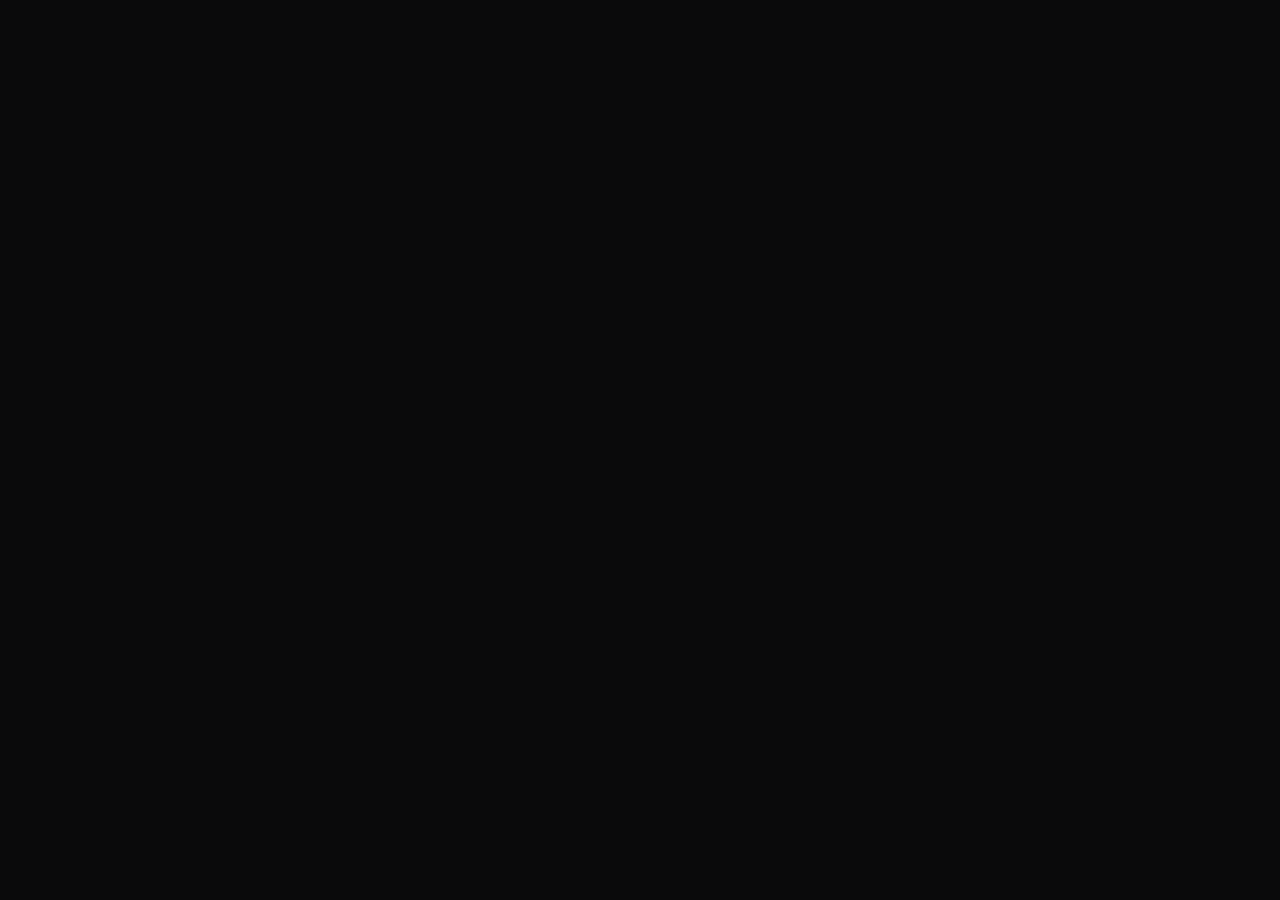
==== commit 54685042: "v7 — פאנל ניהול (מי מחובר, ניהול אדמינים, התנתקות) + הכתובת היפה חוזרת: GitHub Pages עוטף ב-iframe C" ====
--- a/index.html
+++ b/index.html
@@ -3,40 +3,56 @@
 <head>
 <meta charset="UTF-8">
 <meta name="viewport" content="width=device-width, initial-scale=1.0">
+<meta name="theme-color" content="#0A0A0B">
 <title>צילה · ניהול ציוד צילום</title>
 <link rel="icon" type="image/svg+xml" href="favicon.svg">
-<!-- צילה עברה לרוץ מאחורי חומת הכניסה של Google — ההפניה אוטומטית -->
-<meta http-equiv="refresh" content="1; url=https://script.google.com/a/macros/42creative.co.il/s/AKfycbwYpBTjZV-ONyKbpL9OsyirMDLVjOpMphNEvIC-CB4wg1QgcaHrVvg_Rnb1rGytKYjSBA/exec">
 <style>
-  @import url('https://fonts.googleapis.com/css2?family=Heebo:wght@400;700;900&display=swap');
-  * { box-sizing: border-box; margin: 0; }
-  body {
-    font-family: 'Heebo', sans-serif;
+  * { box-sizing: border-box; margin: 0; padding: 0; }
+  html, body { height: 100%; background: #0A0A0B; overflow: hidden; }
+  iframe#app {
+    position: fixed; inset: 0;
+    width: 100%; height: 100%;
+    border: 0;
+  }
+  /* מסך טעינה עד שהאפליקציה עולה */
+  #loader {
+    position: fixed; inset: 0; z-index: 10;
     background: #0A0A0B; color: #FAFAFA;
-    min-height: 100vh; display: flex; flex-direction: column;
-    align-items: center; justify-content: center; gap: 18px;
-    text-align: center; padding: 24px;
+    display: flex; flex-direction: column; align-items: center; justify-content: center; gap: 14px;
+    font-family: 'Heebo', 'Segoe UI', sans-serif; text-align: center; padding: 24px;
+    transition: opacity 0.4s ease, visibility 0.4s ease;
   }
-  img.mascot { width: 96px; height: 96px; animation: pulse 1.4s ease-in-out infinite; }
+  #loader.hidden { opacity: 0; visibility: hidden; }
+  #loader img { width: 88px; height: 88px; animation: pulse 1.4s ease-in-out infinite; }
   @keyframes pulse { 0%, 100% { opacity: 1; } 50% { opacity: 0.4; } }
-  h1 { font-weight: 900; font-size: 2.4rem; letter-spacing: -0.02em; }
-  p  { color: #A1A1AA; }
-  a.go {
-    margin-top: 8px; background: #fff; color: #0A0A0B;
-    padding: 12px 26px; border-radius: 10px;
-    font-weight: 700; text-decoration: none;
-  }
+  #loader h1 { font-weight: 900; font-size: 2rem; letter-spacing: -0.02em; }
+  #loader p { color: #A1A1AA; font-size: 0.9rem; max-width: 340px; line-height: 1.6; }
+  #loader a { color: #FAFAFA; }
 </style>
 </head>
 <body>
-  <img class="mascot" src="favicon-64.png" alt="צילה">
+
+<div id="loader">
+  <img src="favicon-64.png" alt="צילה">
   <h1>צילה</h1>
-  <p>המערכת עברה — מעבירה אותך עכשיו... (כניסה עם חשבון 42 בלבד)</p>
-  <a class="go" href="https://script.google.com/a/macros/42creative.co.il/s/AKfycbwYpBTjZV-ONyKbpL9OsyirMDLVjOpMphNEvIC-CB4wg1QgcaHrVvg_Rnb1rGytKYjSBA/exec">לחצו אם לא הועברתם ←</a>
-  <script>
-    setTimeout(function () {
-      location.replace('https://script.google.com/a/macros/42creative.co.il/s/AKfycbwYpBTjZV-ONyKbpL9OsyirMDLVjOpMphNEvIC-CB4wg1QgcaHrVvg_Rnb1rGytKYjSBA/exec');
-    }, 800);
-  </script>
+  <p id="loaderMsg">טוענת את הציוד...</p>
+</div>
+
+<iframe id="app" allow="clipboard-write"
+        src="https://script.google.com/a/macros/42creative.co.il/s/AKfycbwYpBTjZV-ONyKbpL9OsyirMDLVjOpMphNEvIC-CB4wg1QgcaHrVvg_Rnb1rGytKYjSBA/exec"
+        onload="setTimeout(() => document.getElementById('loader').classList.add('hidden'), 600)"></iframe>
+
+<script>
+  // אם אחרי 8 שניות עדיין לא נטען — כנראה צריך להתחבר לחשבון 42 (דפי התחברות של גוגל לא נטענים בתוך iframe)
+  setTimeout(function () {
+    var loader = document.getElementById('loader');
+    if (!loader.classList.contains('hidden')) {
+      document.getElementById('loaderMsg').innerHTML =
+        'הטעינה מתעכבת? כנראה צריך להתחבר לחשבון 42creative שלך.<br>' +
+        '<a href="https://script.google.com/a/macros/42creative.co.il/s/AKfycbwYpBTjZV-ONyKbpL9OsyirMDLVjOpMphNEvIC-CB4wg1QgcaHrVvg_Rnb1rGytKYjSBA/exec">להתחברות ולכניסה ←</a>';
+    }
+  }, 8000);
+</script>
+
 </body>
 </html>
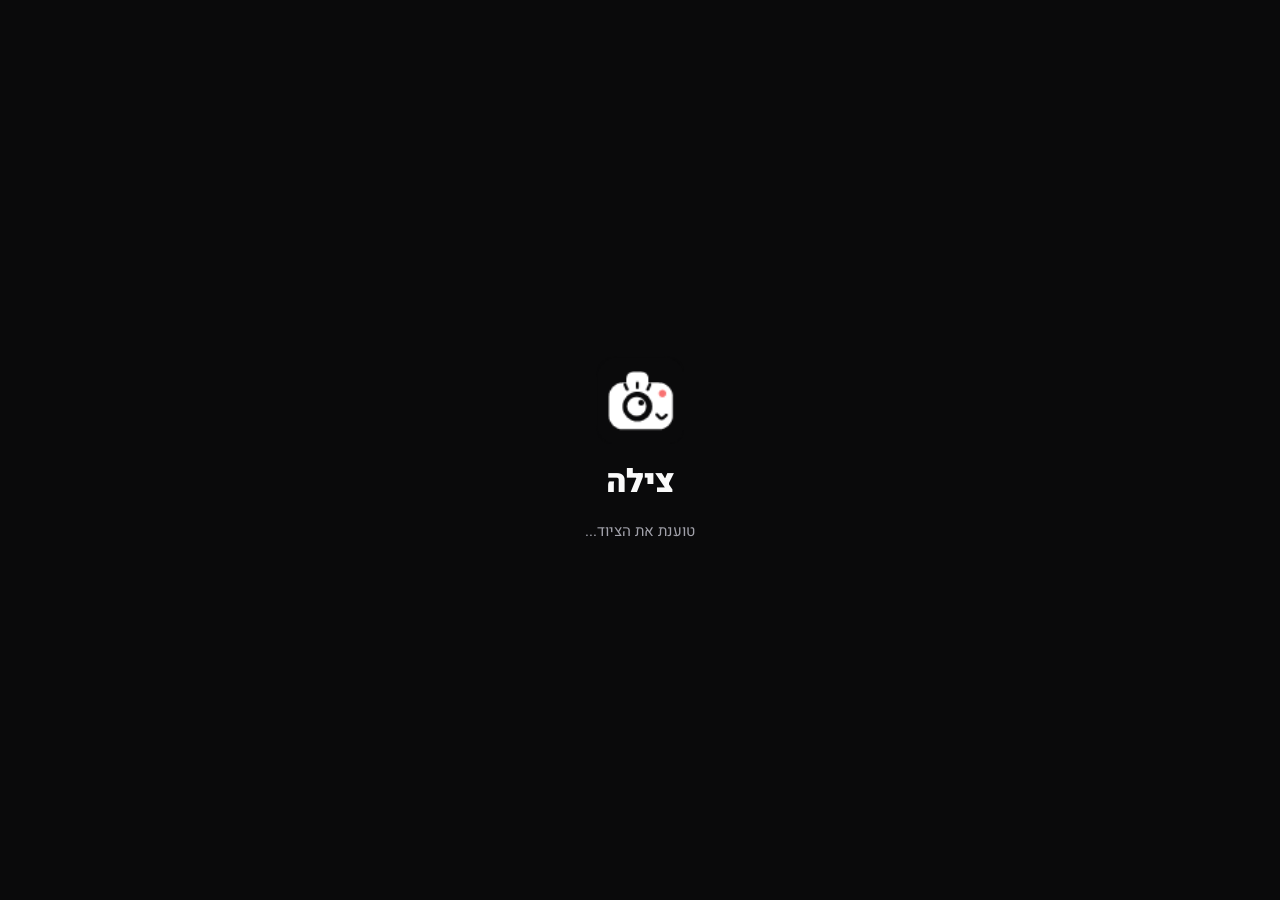
==== commit 58d63791: "v9 — שער 'לחשבונות 42creative בלבד' בעטיפה + אות ready מהאפליקציה Co-Authored-By: Claude Fable 5 <no" ====
--- a/index.html
+++ b/index.html
@@ -7,51 +7,97 @@
 <title>צילה · ניהול ציוד צילום</title>
 <link rel="icon" type="image/svg+xml" href="favicon.svg">
 <style>
+  @import url('https://fonts.googleapis.com/css2?family=Heebo:wght@400;700;900&display=swap');
   * { box-sizing: border-box; margin: 0; padding: 0; }
   html, body { height: 100%; background: #0A0A0B; overflow: hidden; }
-  iframe#app {
-    position: fixed; inset: 0;
-    width: 100%; height: 100%;
-    border: 0;
-  }
-  /* מסך טעינה עד שהאפליקציה עולה */
-  #loader {
+  iframe#app { position: fixed; inset: 0; width: 100%; height: 100%; border: 0; }
+
+  .overlay {
     position: fixed; inset: 0; z-index: 10;
     background: #0A0A0B; color: #FAFAFA;
     display: flex; flex-direction: column; align-items: center; justify-content: center; gap: 14px;
     font-family: 'Heebo', 'Segoe UI', sans-serif; text-align: center; padding: 24px;
     transition: opacity 0.4s ease, visibility 0.4s ease;
   }
-  #loader.hidden { opacity: 0; visibility: hidden; }
-  #loader img { width: 88px; height: 88px; animation: pulse 1.4s ease-in-out infinite; }
+  .overlay.hidden { opacity: 0; visibility: hidden; }
+  .overlay img { width: 88px; height: 88px; }
+  #loader img { animation: pulse 1.4s ease-in-out infinite; }
   @keyframes pulse { 0%, 100% { opacity: 1; } 50% { opacity: 0.4; } }
-  #loader h1 { font-weight: 900; font-size: 2rem; letter-spacing: -0.02em; }
-  #loader p { color: #A1A1AA; font-size: 0.9rem; max-width: 340px; line-height: 1.6; }
-  #loader a { color: #FAFAFA; }
+  .overlay h1 { font-weight: 900; font-size: 2rem; letter-spacing: -0.02em; }
+  .overlay p { color: #A1A1AA; font-size: 0.95rem; max-width: 380px; line-height: 1.7; }
+  .overlay .gate-badge {
+    background: rgba(239, 68, 68, 0.14); color: #F87171;
+    border: 1px solid rgba(239, 68, 68, 0.3);
+    padding: 6px 16px; border-radius: 999px; font-size: 0.85rem; font-weight: 700;
+  }
+  .overlay button {
+    font-family: inherit; font-size: 1rem; font-weight: 700; cursor: pointer;
+    background: #fff; color: #0A0A0B; border: 0;
+    padding: 12px 26px; border-radius: 10px; margin-top: 6px;
+  }
+  .overlay .alt { font-size: 0.8rem; color: #56565E; }
+  .overlay .alt a { color: #A1A1AA; }
 </style>
 </head>
 <body>
 
-<div id="loader">
+<!-- מסך טעינה -->
+<div class="overlay" id="loader">
   <img src="favicon-64.png" alt="צילה">
   <h1>צילה</h1>
-  <p id="loaderMsg">טוענת את הציוד...</p>
+  <p>טוענת את הציוד...</p>
+</div>
+
+<!-- שער: חשבונות 42creative בלבד -->
+<div class="overlay hidden" id="gate">
+  <img src="favicon-64.png" alt="צילה">
+  <h1>צילה</h1>
+  <span class="gate-badge">🔒 לחשבונות ארגוניים בלבד</span>
+  <p>
+    המערכת פתוחה לחשבונות הארגוניים של <strong>42creative.co.il</strong> בלבד.<br>
+    נראה שאינך מחובר/ת בדפדפן הזה עם חשבון כזה — מתחברים ונכנסים:
+  </p>
+  <button onclick="openAuth()">כניסה עם חשבון 42 ←</button>
+  <p class="alt">החלון שנפתח לא חוזר? <a href="https://script.google.com/a/macros/42creative.co.il/s/AKfycbwYpBTjZV-ONyKbpL9OsyirMDLVjOpMphNEvIC-CB4wg1QgcaHrVvg_Rnb1rGytKYjSBA/exec">כניסה ישירה</a></p>
 </div>
 
 <iframe id="app" allow="clipboard-write"
-        src="https://script.google.com/a/macros/42creative.co.il/s/AKfycbwYpBTjZV-ONyKbpL9OsyirMDLVjOpMphNEvIC-CB4wg1QgcaHrVvg_Rnb1rGytKYjSBA/exec"
-        onload="setTimeout(() => document.getElementById('loader').classList.add('hidden'), 600)"></iframe>
+        src="https://script.google.com/a/macros/42creative.co.il/s/AKfycbwYpBTjZV-ONyKbpL9OsyirMDLVjOpMphNEvIC-CB4wg1QgcaHrVvg_Rnb1rGytKYjSBA/exec"></iframe>
 
 <script>
-  // אם אחרי 8 שניות עדיין לא נטען — כנראה צריך להתחבר לחשבון 42 (דפי התחברות של גוגל לא נטענים בתוך iframe)
+  var EXEC = 'https://script.google.com/a/macros/42creative.co.il/s/AKfycbwYpBTjZV-ONyKbpL9OsyirMDLVjOpMphNEvIC-CB4wg1QgcaHrVvg_Rnb1rGytKYjSBA/exec';
+  var appReady = false;
+
+  // האפליקציה משדרת 'ready' כשהיא חיה, ו-'reload' אחרי החלפת חשבון
+  window.addEventListener('message', function (ev) {
+    if (!ev || !ev.data) return;
+    if (ev.data.tzila === 'ready') {
+      appReady = true;
+      document.getElementById('loader').classList.add('hidden');
+      document.getElementById('gate').classList.add('hidden');
+    }
+    if (ev.data.tzila === 'reload') location.reload();
+  });
+
+  // לא הגיע 'ready' בזמן סביר? גוגל חסמה בפנים — מציגים את השער
   setTimeout(function () {
-    var loader = document.getElementById('loader');
-    if (!loader.classList.contains('hidden')) {
-      document.getElementById('loaderMsg').innerHTML =
-        'הטעינה מתעכבת? כנראה צריך להתחבר לחשבון 42creative שלך.<br>' +
-        '<a href="https://script.google.com/a/macros/42creative.co.il/s/AKfycbwYpBTjZV-ONyKbpL9OsyirMDLVjOpMphNEvIC-CB4wg1QgcaHrVvg_Rnb1rGytKYjSBA/exec">להתחברות ולכניסה ←</a>';
+    if (!appReady) {
+      document.getElementById('loader').classList.add('hidden');
+      document.getElementById('gate').classList.remove('hidden');
     }
-  }, 8000);
+  }, 9000);
+
+  // כניסה/החלפת חשבון בפופאפ — כשנסגר, מרעננים את הדף
+  function openAuth() {
+    var w = window.open(
+      'https://accounts.google.com/AccountChooser?continue=' + encodeURIComponent(EXEC + '?authdone=1'),
+      'tzila_auth', 'width=520,height=660'
+    );
+    if (!w) { alert('הדפדפן חסם את החלון — אפשרו חלונות קופצים ונסו שוב'); return; }
+    var t = setInterval(function () {
+      if (w.closed) { clearInterval(t); location.reload(); }
+    }, 600);
+  }
 </script>
 
 </body>
